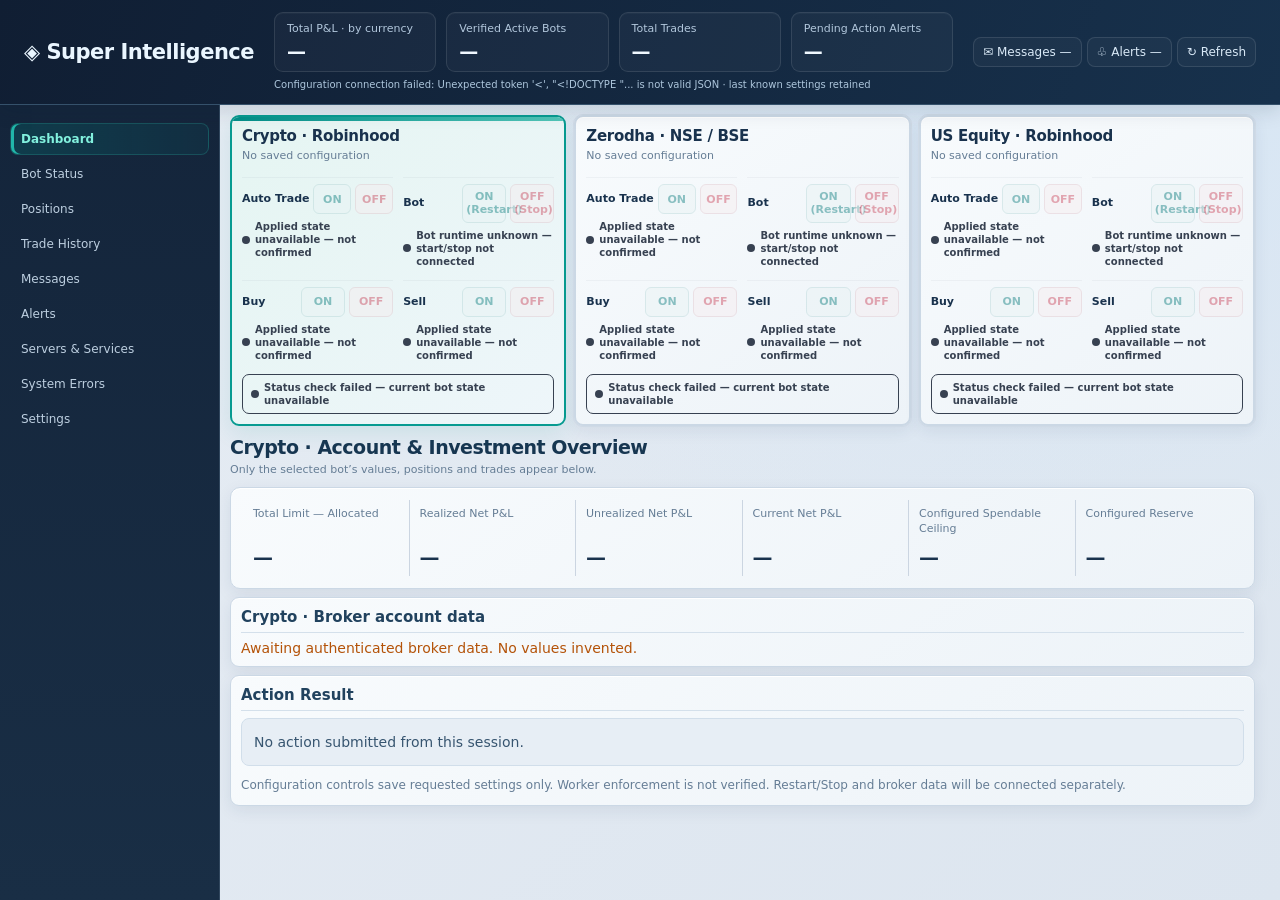
==== opt/super-intelligence-dashboard/index.html @ d35672da "Add files via upload" ====
<!doctype html>
<html lang="en">
<head>
<meta charset="utf-8">
<meta name="viewport" content="width=device-width,initial-scale=1">
<title>Super Intelligence</title>
<style>
:root{--ink:#15345b;--muted:#627b95;--line:#dceaf5;--teal:#079f9a;--red:#df5966}
*{box-sizing:border-box}
body{margin:0;background:#f2f8fd;color:var(--ink);font:14px system-ui,-apple-system,sans-serif}
header{height:68px;background:#fff;border-bottom:1px solid var(--line);display:flex;align-items:center;justify-content:space-between;padding:0 24px;gap:16px}
.brand{font-size:21px;font-weight:750}
.header-actions{display:flex;gap:12px}
button{font:inherit;cursor:pointer}
header button,.nav button{border:0;background:transparent;color:var(--ink);padding:11px;border-radius:8px}
.layout{display:grid;grid-template-columns:220px minmax(0,1fr);min-height:calc(100vh - 68px)}
aside{background:#fff;border-right:1px solid var(--line);padding:18px 10px}
.nav{display:grid;gap:5px}
.nav button{text-align:left}
.nav button.active{background:#dbf5f3;color:#087c7b;font-weight:700}
main{padding:22px;min-width:0}
.summary,.metrics{display:grid;grid-template-columns:repeat(4,minmax(0,1fr));gap:14px}
.box,.bot,.panel{background:#fff;border:1px solid var(--line);border-radius:12px;box-shadow:0 4px 18px #244a7310}
.box{padding:18px}
.label{font-size:12px;color:var(--muted)}
.value{font-size:23px;font-weight:700;margin-top:8px}
.bots{display:grid;grid-template-columns:repeat(3,minmax(0,1fr));gap:16px;margin:18px 0}
.bot{padding:18px;cursor:pointer;border:2px solid transparent;outline:1px solid var(--line)}
.bot.selected{border-color:var(--teal);outline:0;background:#faffff}
.bot h3{margin:0 0 8px;font-size:17px}
.hint{font-size:12px;color:var(--muted);line-height:1.6}
.control{display:grid;grid-template-columns:85px 1fr 1fr;gap:7px;align-items:center;margin-top:10px}
.control button{padding:7px 4px;border-radius:8px;border:1px solid #b9dfdf;background:#fff;color:#087b7b;font-size:12px}
.control button.off{border-color:#efc3c8;color:var(--red)}
.control button.chosen{background:var(--teal);color:white}
.control button.off.chosen{background:var(--red);color:white}
button:disabled{opacity:.45;cursor:not-allowed}
h2{font-size:21px;margin:24px 0 6px}
.panel{padding:18px;margin-top:16px;overflow:auto}
.panel h3{margin:0 0 14px}
table{width:100%;border-collapse:collapse;white-space:nowrap}
th,td{padding:12px;text-align:left;border-bottom:1px solid var(--line);font-size:12px}
th{background:#eef7fd}
.details{display:grid;grid-template-columns:1fr 1fr;gap:24px}
.detail-row{display:flex;justify-content:space-between;padding:9px 0;border-bottom:1px solid var(--line)}
.notice{padding:16px;background:#edf6ff;border-radius:8px;line-height:1.7}
#connection{margin:12px 0;color:var(--muted);font-size:12px}
#action-result{white-space:pre-wrap;overflow-wrap:anywhere}
.page[hidden]{display:none}
:focus-visible{outline:3px solid #65b9f5;outline-offset:3px}
@media(max-width:1100px){.layout{grid-template-columns:175px 1fr}.bots{grid-template-columns:1fr}.summary,.metrics{grid-template-columns:repeat(2,1fr)}}
@media(max-width:600px){.layout{display:block}.nav{display:flex;overflow:auto}.nav button{white-space:nowrap}aside{border-bottom:1px solid var(--line)}header{height:auto;min-height:68px;flex-wrap:wrap;padding:12px}main{padding:12px}.details{grid-template-columns:1fr}}

/* SI_HEADER_SUMMARY_V1 */
header {
    height:auto;
    min-height:88px;
    display:grid;
    grid-template-columns:auto minmax(0,1fr) auto;
    gap:20px;
    padding:12px 24px;
}
.brand { white-space:nowrap; }
.header-summary { min-width:0; }
.header-summary .summary {
    display:grid;
    grid-template-columns:repeat(4,minmax(0,1fr));
    gap:10px;
}
.header-summary .box {
    padding:9px 12px;
    border-radius:9px;
    box-shadow:none;
    background:#f7fbff;
}
.header-summary .label {
    font-size:11px;
    line-height:1.35;
}
.header-summary .value {
    font-size:19px;
    margin-top:3px;
}
.header-summary #connection {
    margin:6px 0 0;
    font-size:10px;
    line-height:1.4;
    overflow-wrap:anywhere;
}
.header-actions {
    align-items:center;
    justify-content:flex-end;
    flex-wrap:wrap;
}
.layout { min-height:calc(100vh - 100px); }
@media(max-width:1200px) {
    header { grid-template-columns:1fr auto; gap:12px; }
    .header-summary { grid-column:1 / -1; grid-row:2; }
}
@media(max-width:600px) {
    header { padding:12px; }
    .brand { font-size:17px; }
    .header-actions { gap:3px; }
    .header-actions button { padding:7px; font-size:12px; }
    .header-summary .summary {
        grid-template-columns:repeat(2,minmax(0,1fr));
    }
}


/* SI_BROKER_THEME_V1_START */
:root {
    --ink:#19324d;
    --muted:#657d95;
    --line:#cfdae6;
    --teal:#008f88;
    --red:#cc4056;
}
body {
    background:
        radial-gradient(ellipse at 85% 5%,#d6e6f5 0,transparent 48%),
        linear-gradient(135deg,#e7edf4,#dce5ef);
    color:var(--ink);
}
header {
    background:linear-gradient(110deg,#101e33,#17314c);
    border-bottom:1px solid #35516b;
    box-shadow:0 4px 20px #0d203528;
}
.brand {
    color:#eaf6ff;
    letter-spacing:-.5px;
}
.header-actions button {
    color:#d9e9f7;
    border:1px solid #ffffff1c;
    background:#ffffff08;
    transition:background .18s ease,transform .18s ease;
}
.header-actions button:hover {
    background:#ffffff18;
    transform:translateY(-1px);
}
.header-summary .box {
    background:#ffffff08;
    border:1px solid #ffffff1b;
    box-shadow:inset 0 1px 0 #ffffff08;
}
.header-summary .label { color:#b2c7dc; }
.header-summary .value {
    color:#f0f8ff;
    font-variant-numeric:tabular-nums;
}
.header-summary #connection { color:#adc6dc; }

aside {
    background:linear-gradient(180deg,#14253b,#192e45);
    border-right:1px solid #31475e;
}
.nav { gap:7px; }
.nav button {
    color:#bdcfe0;
    border:1px solid transparent;
    transition:background .18s ease,color .18s ease;
}
.nav button:hover {
    background:#ffffff0b;
    color:#fff;
}
.nav button.active {
    color:#82f1de;
    background:linear-gradient(90deg,#008f8838,#008f8815);
    border-color:#2ba89d45;
    box-shadow:inset 3px 0 0 #21b7aa;
}
main { padding-top:18px; }
.bots { gap:18px; }

.box,.bot,.panel {
    background:linear-gradient(145deg,#f8fbfd,#edf3f8);
    border-color:#cbd8e5;
    box-shadow:0 5px 16px #1b365514,inset 0 1px 0 #ffffff;
}
.bot {
    position:relative;
    overflow:hidden;
    transition:transform .18s ease,box-shadow .18s ease,border-color .18s ease;
}
.bot:hover {
    transform:translateY(-3px);
    box-shadow:0 10px 24px #1b365523;
}
.bot.selected {
    background:linear-gradient(135deg,#e5f5f2,#eef6fa);
    border-color:#079b91;
    box-shadow:0 7px 22px #008f881c,inset 0 1px 0 #fff;
}
.bot.selected::before {
    content:"";
    position:absolute;
    top:0;left:0;right:0;
    height:4px;
    background:linear-gradient(90deg,#008f88,#52c6b8);
}
.bot h3 { letter-spacing:-.3px; }
.bot .hint { margin-bottom:14px; }
.control {
    border-top:1px solid #19324d0b;
    padding-top:9px;
    margin-top:4px;
}
.control > span { font-size:12px;font-weight:650; }
.control button {
    background:#e9f3f4;
    border-color:#b6d6d7;
    font-weight:650;
    transition:background .15s ease,box-shadow .15s ease,transform .15s ease;
}
.control button.off {
    background:#f7edef;
    border-color:#e2c5cb;
}
.control button.chosen {
    background:linear-gradient(135deg,#009e93,#007f7c);
    border-color:#008c83;
    color:#fff;
    box-shadow:0 3px 8px #008f8824;
}
.control button.off.chosen {
    background:linear-gradient(135deg,#d95567,#bc354e);
    border-color:#bc4053;
}
.control button:not(:disabled):hover {
    transform:translateY(-1px);
    box-shadow:0 4px 10px #19324d22;
}
.control button:not(:disabled):active { transform:translateY(1px); }
button:disabled { opacity:.45; }
.metrics .box {
    border-top:3px solid #91adc6;
}
.metrics .box:first-child { border-top-color:#089b91; }
.value {
    font-variant-numeric:tabular-nums;
    letter-spacing:-.5px;
}
h2 { color:#173651;letter-spacing:-.5px; }
.panel h3 {
    padding-bottom:12px;
    border-bottom:1px solid #d4e0eb;
    color:#21425e;
}
.notice {
    background:linear-gradient(120deg,#e0edf8,#e8f0f7);
    border:1px solid #c9dcec;
    border-left:3px solid #5d94bd;
    color:#456782;
}
th {
    background:#dfeaf4;
    color:#35536d;
    font-size:11px;
    letter-spacing:.25px;
}
td { color:#4c6880; }
tbody tr:hover { background:#dfeef577; }
.detail-row { border-bottom-color:#d7e2eb; }
#action-result {
    padding:12px;
    border:1px solid #d1deea;
    border-radius:8px;
    background:#e7eef5;
    color:#375570;
    line-height:1.6;
}
button:focus-visible,.bot:focus-visible {
    outline:3px solid #3bafc5;
    outline-offset:3px;
}
@media(prefers-reduced-motion:reduce) {
    *,*::before,*::after {
        transition:none!important;
        animation:none!important;
    }
}
/* SI_BROKER_THEME_V1_END */





/* SI_FINANCIAL_SINGLE_ROW_START */
#dashboard-page .details {
    display:flex;
    flex-direction:column;
    gap:14px;
    min-width:0;
}
#dashboard-page .details > div:first-child {
    display:grid;
    grid-template-columns:repeat(7,minmax(155px,1fr));
    gap:0;
    overflow-x:auto;
    padding:4px 0 12px;
}
#dashboard-page .detail-row {
    display:flex;
    flex-direction:column;
    justify-content:space-between;
    align-items:flex-start;
    gap:14px;
    min-width:0;
    padding:10px 16px;
    border-bottom:0;
    border-right:1px solid #cbd8e5;
}
#dashboard-page .detail-row:last-child {
    border-right:0;
}
#dashboard-page .detail-row > span:first-child {
    font-size:12px;
    line-height:1.5;
    color:var(--muted);
}
#dashboard-page .detail-row > span:last-child {
    font-size:21px;
    font-weight:700;
    line-height:1.2;
    color:var(--ink);
    font-variant-numeric:tabular-nums;
    white-space:nowrap;
}
#dashboard-page .details > .notice {
    padding:10px 14px;
    font-size:12px;
    line-height:1.5;
}
/* SI_FINANCIAL_SINGLE_ROW_END */


/* SI_FREEZE_HEADER_SIDEBAR_START */
html {
    height:100%;
    overflow:hidden;
}
body {
    margin:0;
    height:100vh;
    height:100dvh;
    overflow:hidden;
    display:grid;
    grid-template-rows:auto minmax(0,1fr);
}
body > header {
    position:relative;
    z-index:100;
    min-width:0;
}
body > .layout {
    min-height:0;
    min-width:0;
    height:100%;
    overflow:hidden;
}
body > .layout > aside {
    min-height:0;
    min-width:0;
    overflow:auto;
    overscroll-behavior:contain;
}
body > .layout > main {
    min-height:0;
    min-width:0;
    height:100%;
    box-sizing:border-box;
    overflow:auto;
    overscroll-behavior:contain;
    scrollbar-gutter:stable;
}
@media(max-width:600px) {
    body > .layout {
        display:grid;
        grid-template-columns:minmax(0,1fr);
        grid-template-rows:auto minmax(0,1fr);
    }
}
/* SI_FREEZE_HEADER_SIDEBAR_END */


/* SI_COMPACT_DASHBOARD_START */
body > .layout > main {
    padding:12px;
}

#dashboard-page h2 {
    margin:8px 0 4px;
    font-size:20px;
}
#dashboard-page > .hint {
    font-size:11px;
    line-height:1.4;
}

#dashboard-page .metrics {
    gap:8px;
    margin-top:10px !important;
}
#dashboard-page .metrics > .box {
    padding:10px 12px;
    min-height:0;
    border-radius:10px;
}
#dashboard-page .metrics .label {
    font-size:11px;
    line-height:1.35;
}
#dashboard-page .metrics .value {
    margin-top:4px;
    font-size:22px;
    line-height:1.2;
}

#dashboard-page .panel {
    padding:12px;
    margin-top:10px;
    border-radius:10px;
}
#dashboard-page .panel h3 {
    margin:0 0 8px;
    padding-bottom:8px;
    font-size:16px;
}

#dashboard-page .details {
    gap:8px;
}
#dashboard-page .details > div:first-child {
    padding:0 0 4px;
}
#dashboard-page .detail-row {
    padding:6px 10px;
    gap:8px;
    min-height:0;
}
#dashboard-page .detail-row > span:first-child {
    font-size:11px;
    line-height:1.35;
}
#dashboard-page .detail-row > span:last-child {
    font-size:19px;
    line-height:1.2;
}
#dashboard-page .details > .notice {
    padding:7px 10px;
    font-size:11px;
    line-height:1.4;
    margin:0;
}

#bots.bots {
    gap:10px;
    margin:10px 0;
}
#bots .bot {
    padding:12px;
    border-radius:10px;
}
#bots .bot h3 {
    margin:0 0 5px;
    font-size:16px;
}
#bots .bot .hint {
    font-size:11px;
    line-height:1.4;
}
#bots .control {
    margin-top:6px;
    padding-top:6px;
    padding-bottom:0;
    gap:6px;
    grid-template-columns:78px minmax(0,1fr) minmax(0,1fr);
    font-size:12px;
}
#bots .control button {
    padding:6px 4px;
    min-height:30px;
    font-size:11px;
    line-height:1.2;
    border-radius:7px;
}
#bots .bot:hover {
    transform:none;
}

#dashboard-page th,
#dashboard-page td {
    padding:8px 10px;
}
/* SI_COMPACT_DASHBOARD_END */

</style>
<style>

/* SI_SINGLE_ACCOUNT_PANEL_START */
#si-unified-financial {
    padding:10px;
    margin:8px 0;
    min-width:0;
}
#si-unified-financial .si-financial-scroll {
    overflow-x:auto;
    min-width:0;
}
#si-financial-row {
    display:grid !important;
    grid-template-columns:repeat(10,minmax(128px,1fr)) !important;
    min-width:1280px !important;
    gap:0 !important;
}
#si-inline-broker-metrics {
    display:contents !important;
}
#si-inline-broker-metrics > div {
    display:flex;
    flex-direction:column;
    justify-content:space-between;
    align-items:flex-start;
    gap:8px;
    padding:7px 10px;
    min-height:58px;
    min-width:0;
    border:0;
    border-right:1px solid #cbd5e1;
    border-radius:0;
    background:transparent;
}
#si-inline-broker-metrics > div:last-child {
    border-right:0;
}
#si-inline-broker-metrics small {
    display:block;
    margin:0;
    font-size:11px;
    line-height:1.35;
    color:var(--muted);
    font-weight:400;
}
#si-inline-broker-metrics strong {
    display:block;
    margin:0;
    font-size:20px;
    line-height:1.2;
    color:var(--ink);
    white-space:nowrap;
    font-variant-numeric:tabular-nums;
}
#si-unified-financial > #si-live-state {
    margin:8px 0 0;
    padding-top:7px;
    border-top:1px solid #d5dfe9;
    font-size:11px;
    line-height:1.4;
}
#si-unified-financial .notice {
    display:none !important;
}
/* SI_SINGLE_ACCOUNT_PANEL_END */

</style>
</head>
<body>
<header>
<div class="brand">◈ Super Intelligence</div>
<!-- SI_HEADER_SUMMARY_V1 -->
<div class="header-summary">
<div class="summary">
<div class="box"><div class="label">Total P&amp;L · by currency</div><div class="value">—</div></div>
<div class="box"><div class="label">Verified Active Bots</div><div class="value">—</div></div>
<div class="box"><div class="label">Total Trades</div><div class="value">—</div></div>
<div class="box"><div class="label">Pending Action Alerts</div><div class="value">—</div></div>
</div>
<div id="connection" role="status">Loading saved configuration…</div>
</div>
<div class="header-actions">
<button data-page="Messages">✉ Messages —</button>
<button data-page="Alerts">♧ Alerts —</button>
<button id="refresh">↻ Refresh</button>
</div>
</header>
<div class="layout">
<aside><nav class="nav" id="navigation"></nav></aside>
<main>
<section class="page" id="dashboard-page">
<h2 id="overview-title">Crypto · Account &amp; Investment Overview</h2>
<div class="hint">Only the selected bot’s values, positions and trades appear below.</div>
<div class="metrics" style="margin-top:16px">
<div class="box"><div class="label">Total Limit — Allocated</div><div class="value" id="allocation">—</div></div>
<div class="box"><div class="label">Realized P&amp;L</div><div class="value">—</div></div>
<div class="box"><div class="label">Unrealized P&amp;L</div><div class="value">—</div></div>
<div class="box"><div class="label">Current Investment Value</div><div class="value">—</div></div>
</div>
<div class="panel">
<h3>Financial Details</h3>
<div class="details"><div>
<div class="detail-row"><span>Available Limit · verified spendable</span><span>—</span></div>
<div class="detail-row"><span>Invested Limit</span><span>—</span></div>
<div class="detail-row"><span>Realized P&amp;L</span><span>—</span></div>
<div class="detail-row"><span>Unrealized P&amp;L</span><span>—</span></div>
<div class="detail-row"><span>Total Value of Investment — Current Value</span><span>—</span></div>
<div class="detail-row"><span>Configured Spendable Ceiling</span><span id="ceiling">—</span></div>
<div class="detail-row"><span>Configured Reserve</span><span id="reserve">—</span></div>
</div><div class="notice" id="data-note"></div></div>
</div>
</section>

<div class="bots" id="bots"></div>



<section class="page panel" id="positions-page">
<h3 id="positions-title">Crypto · Current Positions</h3>
<table><thead><tr><th>Asset</th><th>Shares / Units</th><th>Buy Price</th><th>Current Price</th><th>Diff Amt / Unit</th><th>Invested Value</th><th>Buy Fee</th><th>Current Value</th></tr></thead>
<tbody><tr><td colspan="8">Position feed not connected to this dashboard. Holdings are unknown, not zero.</td></tr></tbody></table>
</section>

<section class="page panel" id="trades-page">
<h3 id="trades-title">Crypto · Closed Trades &amp; Rebuy Executioner</h3>
<table><thead><tr><th>Timestamp</th><th>Symbol</th><th>Type</th><th>Qty</th><th>Invested</th><th>Sold</th><th>P&amp;L</th><th>Action</th></tr></thead>
<tbody><tr><td colspan="8">Trade history and rebuy execution are not connected to this dashboard.</td></tr></tbody></table>
</section>

<section class="page panel" id="other-page" hidden>
<h3 id="page-title"></h3><p id="page-description"></p>
</section>

<div class="panel">
<h3>Action Result</h3>
<div id="action-result" role="status">No action submitted from this session.</div>
<div class="hint" style="margin-top:10px">Configuration controls save requested settings only. Worker enforcement is not verified. Restart/Stop and broker data will be connected separately.</div>
</div>
</main>
</div>
<script>
'use strict';
const defs=[
 {id:'crypto',name:'Crypto',broker:'Robinhood',currency:'USD'},
 {id:'zerodha',name:'Zerodha',broker:'NSE / BSE',currency:'INR'},
 {id:'equity',name:'US Equity',broker:'Robinhood',currency:'USD'}
];
const pages=['Dashboard','Bot Status','Positions','Trade History','Messages','Alerts','Servers & Services','System Errors','Settings'];
let selected='crypto',page='Dashboard',state=null,busy=false,reading=false;
const el=id=>document.getElementById(id);
const result=text=>{el('action-result').textContent=text};
function money(value,currency){
 if(value===null||value===undefined||value===''||!Number.isFinite(Number(value)))return '—';
 return new Intl.NumberFormat('en-US',{style:'currency',currency}).format(Number(value));
}
function selectBot(id){selected=id;render()}
function showPage(name){page=name;render()}
pages.forEach(name=>{
 const b=document.createElement('button');b.textContent=name;
 b.onclick=()=>showPage(name);b.dataset.page=name;el('navigation').append(b);
});
document.querySelectorAll('header [data-page]').forEach(b=>b.onclick=()=>showPage(b.dataset.page));
function render(){
 const configs=state?.bot_allocations||{};
 el('bots').replaceChildren();
 defs.forEach(d=>{
  const config=configs[d.id];
  const card=document.createElement('article');
  card.className='bot'+(selected===d.id?' selected':'');
  card.tabIndex=0;card.setAttribute('aria-label','Select '+d.name);
  card.onclick=()=>selectBot(d.id);
  card.onkeydown=e=>{if(e.target===card&&(e.key==='Enter'||e.key===' ')){e.preventDefault();selectBot(d.id)}};
  const title=document.createElement('h3');title.textContent=d.name+' · '+d.broker;card.append(title);
  const note=document.createElement('div');note.className='hint';
  note.textContent=config?'Saved settings · runtime unverified':'No saved configuration';
  card.append(note);
  [['Auto Trade','auto_trade'],['Buy','buy'],['Sell','sell'],['Bot','lifecycle']].forEach(([label,key])=>{
   const row=document.createElement('div');row.className='control';
   const text=document.createElement('span');text.textContent=label;row.append(text);
   ['ON','OFF'].forEach(value=>{
    const b=document.createElement('button');
    b.type='button';
    b.textContent=key==='lifecycle'?(value==='ON'?'ON (Restart)':'OFF (Stop)'):value;
    b.className=(value==='OFF'?'off ':'')+(key!=='lifecycle'&&config?.[key]===value?'chosen':'');
    b.disabled=busy||!config||key==='lifecycle';
    b.title=key==='lifecycle'?'Worker action API not connected':'Save requested setting; enforcement unverified';
    if(key!=='lifecycle')b.setAttribute('aria-pressed',String(config?.[key]===value));
    b.onclick=e=>{e.stopPropagation();save(d.id,key,value)};
    row.append(b);
   });card.append(row);
  });el('bots').append(card);
 });
 const d=defs.find(x=>x.id===selected),c=configs[selected];
 el('overview-title').textContent=d.name+' · Account & Investment Overview';
 el('allocation').textContent=money(c?.allocated_capital,d.currency);
 el('ceiling').textContent=money(c?.spendable_ceiling,d.currency);
 el('reserve').textContent=money(c?.reserve_capital,d.currency);
 el('data-note').textContent=c
  ?'Allocation and ceiling are saved configuration, not verified broker funds. Live account valuation, positions, fees and P&L are not connected yet.'
  :'This bot has no saved configuration. No allocation or account values have been invented.';
 el('positions-title').textContent=d.name+' · Current Positions';
 el('trades-title').textContent=d.name+' · Closed Trades & Rebuy Executioner ('+d.broker+')';
 el('dashboard-page').hidden=page!=='Dashboard';
 el('positions-page').hidden=!['Dashboard','Positions'].includes(page);
 el('trades-page').hidden=!['Dashboard','Trade History'].includes(page);
 const other=!['Dashboard','Positions','Trade History'].includes(page);
 el('other-page').hidden=!other;
 el('page-title').textContent=page;
 const descriptions={
  'Bot Status':'Actual worker and broker status API is not connected. Saved ON values are not proof of a running bot.',
  'Messages':'Persistent Messages API is pending. Unread counts are unknown; no simulated messages or blinking counters are displayed.',
  'Alerts':'Persistent Alerts and action-resolution APIs are pending. Pending counts are unknown.',
  'Servers & Services':'Service diagnostics API is pending.',
  'System Errors':'Persistent error feed is pending.',
  'Settings':'Allocation editing is not enabled in this release. Existing saved settings are preserved.'
 };
 el('page-description').textContent=descriptions[page]||'';
 document.querySelectorAll('#navigation button').forEach(b=>b.classList.toggle('active',b.dataset.page===page));
}
async function request(path,options={}){
 const controller=new AbortController(),timer=setTimeout(()=>controller.abort(),15000);
 try{
  const r=await fetch(path,{...options,cache:'no-store',signal:controller.signal});
  const data=await r.json();
  if(!r.ok)throw new Error(data.message||data.code||('HTTP '+r.status));
  return data;
 }finally{clearTimeout(timer)}
}
async function refresh(){
 if(busy||reading)return;
 reading=true;
 try{
  const data=await request('/api/v1/config');
  if(!data||typeof data.bot_allocations!=='object'||!data.bot_allocations)throw new Error('Unexpected configuration response');
  state=data;
  el('connection').textContent='Saved configuration refreshed '+new Date().toLocaleTimeString()+' · broker/runtime feeds not connected';
  render();
 }catch(e){
  el('connection').textContent='Configuration connection failed: '+e.message+' · last known settings retained';
 }finally{reading=false}
}
async function save(bot,key,value){
 if(busy||reading)return;
 const d=defs.find(x=>x.id===bot);
 if(!state?.bot_allocations?.[bot])return;
 if(!confirm('Save '+d.name+' '+key+' = '+value+'?\nThis changes saved settings only. Worker enforcement is not verified.'))return;
 busy=true;render();result('Saving '+d.name+' '+key+' = '+value+'…');
 try{
  const data=await request('/api/v1/config/update',{
   method:'POST',headers:{'Content-Type':'application/json'},
   body:JSON.stringify({bots:[bot],[key]:value})
  });
  if(data.updated_state?.bot_allocations?.[bot]?.[key]!==value)throw new Error('Server did not confirm the requested saved value');
  state=data.updated_state;
  result(d.name+': saved '+key+' = '+value+'.\nNo worker acknowledgment or order submission is established by this response.');
 }catch(e){
  result('Save failed or outcome uncertain: '+e.message+'.\nRefreshing saved state; do not assume the change failed or succeeded.');
 }finally{busy=false;render();await refresh()}
}
el('refresh').onclick=refresh;
render();refresh();setInterval(refresh,10000);
</script>

<!-- SI_TRUTHFUL_STATUS_V1_START -->
<style>
.si-state {
    display:flex;
    align-items:center;
    gap:5px;
    font-size:11px;
    line-height:1.35;
    font-weight:600;
}
.si-state::before {
    content:"";
    flex:0 0 8px;
    width:8px;
    height:8px;
    border-radius:50%;
    background:currentColor;
}
.si-green { color:#15803d; }
.si-red { color:#b91c1c; }
.si-orange { color:#b45309; }
.si-gray { color:#374151; }
#bots .si-bot-state { margin:6px 0; }
#bots .control .si-control-state {
    grid-column:1 / -1;
    margin:0 0 3px;
}

/* SI_UNVERIFIED_BUTTONS_NEUTRAL */
#bots .bot[data-si-unverified="true"] .control button.chosen {
    background:#e2e8f0 !important;
    color:#334155 !important;
    border:1px solid #94a3b8 !important;
    box-shadow:none !important;
}
#bots .bot[data-si-unverified="true"] .control button.chosen::after {
    content:" · saved";
    font-size:10px;
}
#bots .si-bot-state {
    padding:8px 10px;
    border:1px solid currentColor;
    border-radius:7px;
    font-weight:700;
}

</style>
<script>
(() => {
    const statusByBot = {};
    let requestFailed = false;
    let lastChecked = "";
    let busy = false;

    function badge(parent, className) {
        let el = parent.querySelector(":scope > ." + className);
        if (!el) {
            el = document.createElement("div");
            el.className = "si-state " + className;
            el.setAttribute("role", "status");
            parent.appendChild(el);
        }
        return el;
    }

    function setBadge(el, color, text) {
        el.classList.remove(
            "si-green", "si-red", "si-orange", "si-gray"
        );
        el.classList.add("si-" + color);
        el.textContent = text;
        el.title = lastChecked
            ? "Gateway status checked: " + lastChecked
            : "No successful gateway status check yet";
    }

    function value(v) {
        if (v === true || v === "ON") return "ON";
        if (v === false || v === "OFF") return "OFF";
        return null;
    }

    function botId(card) {
        const title = (
            card.querySelector("h3")?.textContent || ""
        ).toLowerCase();
        if (title.includes("crypto")) return "crypto";
        if (title.includes("zerodha")) return "zerodha";
        if (title.includes("equity")) return "equity";
        return null;
    }

    function render() {
        document.querySelectorAll("#bots .bot").forEach(card => {
            const id = botId(card);
            if (!id) return;
            const state = statusByBot[id];
            card.dataset.siUnverified = String(
                requestFailed ||
                state?.automatic_execution_verified !== true ||
                state?.dashboard_execution_integration !== "CONNECTED"
            );
            const header = badge(card, "si-bot-state");
            const unreachable = state &&
                ["UNREACHABLE", "OFFLINE"].includes(
                    state.dashboard_execution_integration
                );

            if (requestFailed) {
                setBadge(header, "gray",
                    "Status check failed — current bot state unavailable");
            } else if (!state) {
                setBadge(header, "orange",
                    "Awaiting gateway status — worker not verified");
            } else if (unreachable) {
                setBadge(header, "gray",
                    "Worker connection unavailable");
            } else if (state.worker_status === "RUNNING_VERIFIED") {
                setBadge(header, "green", "Worker online — verified");
            } else if (state.worker_status === "STOPPED_VERIFIED") {
                setBadge(header, "red", "Worker stopped — verified");
            } else {
                setBadge(header, "orange",
                    "Trading NOT VERIFIED — worker link: " +
                    (state.dashboard_execution_integration ||
                     "connection unknown"));
            }

            card.querySelectorAll(".control").forEach(row => {
                const label = Array.from(row.childNodes)
                    .filter(n => !(
                        n.nodeType === 1 &&
                        (n.matches("button") ||
                         n.classList.contains("si-control-state"))
                    ))
                    .map(n => n.textContent)
                    .join(" ").trim().toLowerCase();

                const key = label.includes("auto") ? "auto_trade" :
                    label.startsWith("buy") ? "buy" :
                    label.startsWith("sell") ? "sell" : null;

                const el = badge(row, "si-control-state");
                if (!key) {
                    setBadge(el, requestFailed ? "gray" : "orange",
                        "Bot runtime unknown — start/stop not connected");
                    return;
                }
                if (requestFailed || unreachable) {
                    setBadge(el, "gray",
                        "Applied state unavailable — not confirmed");
                    return;
                }
                const saved = value(state?.requested?.[key]);
                const applied = value(state?.applied?.[key]);
                const verified =
                    state?.automatic_execution_verified === true &&
                    state?.dashboard_execution_integration === "CONNECTED" &&
                    applied !== null;

                if (verified) {
                    const master = value(state.applied.auto_trade);
                    if (key !== "auto_trade" && master === "OFF") {
                        setBadge(el, "red",
                            "Blocked by Auto Trade OFF — worker confirmed");
                    } else if (key !== "auto_trade" && master !== "ON") {
                        setBadge(el, "orange",
                            "Applied permission " + applied +
                            " — master permission unknown");
                    } else {
                        setBadge(el, applied === "ON" ? "green" : "red",
                            applied + " — worker confirmed");
                    }
                } else if (saved !== null) {
                    setBadge(el, "orange",
                        "Requested " + saved + " — NOT confirmed active");
                } else {
                    setBadge(el, "orange",
                        "Not configured — trading state unknown");
                }
            });
        });
    }

    async function refresh() {
        if (busy) return;
        busy = true;
        try {
            const response = await fetch("/api/v1/status", {
                cache:"no-store",
                signal:AbortSignal.timeout(8000)
            });
            if (!response.ok) throw new Error("Status HTTP error");
            const data = await response.json();
            if (!data.bots || typeof data.bots !== "object")
                throw new Error("Missing bot status");
            for (const key of Object.keys(statusByBot))
                delete statusByBot[key];
            Object.assign(statusByBot, data.bots);
            lastChecked = data.checked_at || new Date().toISOString();
            requestFailed = false;
        } catch (_) {
            requestFailed = true;
        } finally {
            busy = false;
            render();
        }
    }

    function start() {
        const root = document.getElementById("bots");
        if (root) {
            new MutationObserver(records => {
                if (records.some(record =>
                    [...record.addedNodes].some(node =>
                        node.nodeType === 1 &&
                        (node.matches?.(".bot") ||
                         node.querySelector?.(".bot"))
                    )
                )) render();
            }).observe(root, {childList:true, subtree:true});
        }
        render();
        refresh();
        setInterval(refresh, 10000);
        document.addEventListener("click", event => {
            if (event.target.closest("#bots .control button"))
                setTimeout(refresh, 1000);
        });
    }

    if (document.readyState === "loading")
        document.addEventListener("DOMContentLoaded", start);
    else start();
})();
</script>
<!-- SI_TRUTHFUL_STATUS_V1_END -->


<!-- SI_DYNAMIC_FEED_START -->
<style>
#si-live-panel { margin:10px 0; padding:12px; }
#si-live-panel h3 { margin:0 0 8px; }
#si-live-state { font-size:12px; margin-bottom:8px; }
.si-live-grid {
 display:grid;grid-template-columns:repeat(auto-fit,minmax(150px,1fr));
 gap:8px;margin-bottom:12px;
}
.si-live-grid > div {
 padding:8px;border:1px solid #cbd5e1;border-radius:7px;
}
.si-live-grid small { display:block;margin-bottom:4px; }
.si-live-table { overflow:auto;margin:8px 0 14px; }
</style>
<script>
(() => {
 let feed = null, failed = false, loading = false;

 const panel = document.createElement("section");
 panel.id = "si-live-panel";
 panel.className = "panel";
 const bots = document.getElementById("bots");
 if (!bots) return;
 bots.before(panel);

 const text = v => v === null || v === undefined || v === "" ? "—" : String(v);
 const usd = v => {
   if (v === null || v === undefined || v === "" ||
       !Number.isFinite(Number(v))) return "—";
   return new Intl.NumberFormat("en-US",{
     style:"currency",currency:"USD",maximumFractionDigits:4
   }).format(Number(v));
 };
 function add(parent, tag, content) {
   const node = document.createElement(tag);
   node.textContent = content;
   parent.append(node);
   return node;
 }
 function table(title, headers, rows) {
   add(panel,"h4",title);
   const wrap = document.createElement("div");
   wrap.className = "si-live-table";
   const t = document.createElement("table");
   const head = t.createTHead().insertRow();
   headers.forEach(v => add(head,"th",v));
   const body = t.createTBody();
   rows.forEach(values => {
     const r = body.insertRow();
     values.forEach(v => add(r,"td",text(v)));
   });
   if (!rows.length) {
     const cell = body.insertRow().insertCell();
     cell.colSpan = headers.length;
     cell.textContent = "Broker returned no records for this section.";
   }
   wrap.append(t);panel.append(wrap);
 }
 function render() {
   const id = typeof selected !== "undefined" ? selected : "crypto";
   panel.hidden = typeof page !== "undefined" &&
      !["Dashboard","Positions","Trade History"].includes(page);
   const d = feed?.bots?.[id];
   panel.replaceChildren();
   add(panel,"h3",
       (id === "equity" ? "US Equity" :
        id === "crypto" ? "Crypto" : "Zerodha") +
       " · Broker account data");

   if (!d?.portfolio) {
     const n = add(panel,"div",id === "zerodha"
       ? "Zerodha broker collector is not configured. No values invented."
       : "Awaiting authenticated broker data. No values invented.");
     n.style.color = "#b45309";
     return;
   }

   const age = (Date.now() - Date.parse(d.fetched_at)) / 1000;
   const stale = !Number.isFinite(age) || age > 180;
   const healthy = !failed && d.status === "READ_OK" && !stale;
   const info = add(panel,"div",
     (healthy ? "Broker read OK" : "STALE / READ FAILED — last successful data") +
     " · Account " + d.account +
     " · Fetched " + text(d.fetched_at) +
     " · Age " + (Number.isFinite(age) ? Math.max(0,Math.floor(age))+"s" : "unknown") +
     " · Trading-worker control remains separate");
   info.id = "si-live-state";
   info.style.color = healthy ? "#15803d" : "#b45309";
   const unifiedPanel = document.getElementById("si-unified-financial");
   if (unifiedPanel) {
     const previousStatus = unifiedPanel.querySelector("#si-live-state");
     if (previousStatus && previousStatus !== info) previousStatus.remove();
     unifiedPanel.append(info);
   }

   const p = d.portfolio;
   const assetValue = id === "crypto" ? p.crypto_value : p.equity_value;
   const bp = id === "crypto"
     ? p.crypto_buying_power?.buying_power
     : p.buying_power?.buying_power;
   const grid = document.createElement("div");
   grid.className = "si-live-grid";
   [
     ["Whole brokerage account value",p.total_value],
     ["Broker cash",p.cash],
     ["Broker buying power—not bot allocation",bp],
     [id === "crypto" ? "Crypto holdings value" : "Equity holdings value",
      assetValue]
   ].forEach(([label,value]) => {
     const box = document.createElement("div");
     add(box,"small",label);add(box,"strong",usd(value));grid.append(box);
   });
   const summaryRow = document.getElementById("si-financial-row");
   const previousGrid = document.getElementById("si-inline-broker-metrics");
   if (previousGrid) previousGrid.remove();
   grid.id = "si-inline-broker-metrics";
   if (summaryRow) summaryRow.append(grid);
   else panel.append(grid);

   document.querySelectorAll("#dashboard-page .metrics .box").forEach(box=>{
     const label = box.querySelector(".label")?.textContent || "";
     if (/current investment value/i.test(label)) {
       const v = box.querySelector(".value");
       if (v) v.textContent = usd(assetValue);
     }
   });

   const positions = Array.isArray(d.positions) ? d.positions : [];
   table("Broker positions",[
     "Asset","Quantity","Sellable","Average cost / unit",
     "Reported crypto cost basis","Current price"
   ],positions.map(x=>[
     x.symbol || x.currency?.code,
     x.quantity,
     x.quantity_transferable ?? x.shares_available_for_sells,
     x.average_buy_price == null ? "—" : usd(x.average_buy_price),
     Array.isArray(x.cost_bases)
       ? x.cost_bases.map(c => usd(c.direct_cost_basis)).join("; ") : "—",
     "Not fetched"
   ]));

   const orders = Array.isArray(d.orders) ? d.orders : [];
   table("Broker order history — not a realized P&L ledger",[
     "Created","Asset","Side","State","Filled quantity",
     "Average fill price","Reported fee"
   ],orders.map(x=>[
     x.created_at,x.symbol || x.currency_code,x.side,x.state,
     x.cumulative_quantity,
     x.average_price == null ? "—" : usd(x.average_price),
     x.fee != null ? usd(x.fee) :
       typeof x.fees === "string" ? usd(x.fees) : "Unavailable"
   ]));

   add(panel,"small",
     "Broker holdings may include manual or external activity. "+
     "Saved bot allocations are not broker balances. "+
     "Per-position quotes, reconciled P&L and worker controls are not supplied by this feed.");
 }
 async function refresh() {
   if (loading) return;
   loading = true;
   try {
     const r = await fetch("/api/v1/live",{
       cache:"no-store",signal:AbortSignal.timeout(8000)
     });
     if (!r.ok) throw new Error("Feed unavailable");
     const data = await r.json();
     if (!data.bots) throw new Error("Invalid feed");
     feed = data;failed = false;
   } catch (_) { failed = true; }
   finally { loading = false;render(); }
 }
 refresh();
 setInterval(refresh,10000);
 setInterval(render,2000);
})();
</script>
<!-- SI_DYNAMIC_FEED_END -->


<!-- SI_TOP_CONTROLS_COMPACT_V1_START -->
<style>
/* Hide only the obsolete disconnected placeholders.
   The live broker tables inside #si-live-panel stay visible. */
#positions-page,
#trades-page {
    display:none !important;
}

body > .layout > main {
    padding:10px;
    min-width:0;
}

#bots.bots {
    display:grid;
    grid-template-columns:repeat(3,minmax(0,1fr));
    gap:8px;
    margin:0 0 10px;
}
#bots .bot {
    padding:10px;
    min-width:0;
    border-radius:9px;
}
#bots .bot h3 {
    font-size:15px;
    margin:0 0 4px;
}
#bots .bot .hint {
    font-size:11px;
    line-height:1.3;
}
#bots .control {
    grid-template-columns:76px minmax(0,1fr) minmax(0,1fr);
    gap:4px;
    margin-top:5px;
    padding:5px 0 0;
    font-size:12px;
}
#bots .control button {
    min-height:30px;
    padding:5px 4px;
    font-size:12px;
    line-height:1.2;
    border-radius:6px;
}
#bots .si-state {
    font-size:11px;
    line-height:1.3;
}
#bots .control .si-control-state {
    margin:0;
}
#bots .si-bot-state {
    margin:6px 0 0;
    padding:6px 8px;
}

main .panel,
#si-live-panel {
    padding:10px;
    margin:8px 0;
    border-radius:9px;
}
main .panel h3,
#si-live-panel h3 {
    font-size:15px;
    margin:0 0 7px;
    padding-bottom:6px;
}
#si-live-panel h4 {
    font-size:13px;
    margin:8px 0 5px;
}
#si-live-panel .si-live-grid {
    gap:6px;
    margin-bottom:8px;
}
#si-live-panel .si-live-grid > div {
    padding:6px 8px;
}
#si-live-panel .si-live-grid small {
    font-size:11px;
}
#si-live-panel .si-live-grid strong {
    font-size:16px;
}
#si-live-panel .si-live-table {
    max-height:240px;
    max-height:min(240px,30vh);
    overflow:auto;
    margin:5px 0 10px;
}
#si-live-panel th {
    position:sticky;
    top:0;
    z-index:1;
    background:#e2edf7;
}
main th,
main td {
    padding:7px 8px;
    font-size:12px;
}

#dashboard-page h2 {
    font-size:19px;
    margin:6px 0 4px;
}
#dashboard-page .metrics {
    gap:7px;
    margin-top:8px !important;
}
#dashboard-page .metrics .box {
    padding:8px 10px;
    min-height:0;
}
#dashboard-page .metrics .value {
    font-size:21px;
    margin-top:3px;
}
#dashboard-page .details {
    gap:6px;
}
#dashboard-page .detail-row {
    padding:5px 8px;
    gap:6px;
}
#dashboard-page .detail-row > span:last-child {
    font-size:18px;
}
#dashboard-page .details > .notice {
    padding:6px 8px;
    font-size:11px;
    line-height:1.35;
}

.nav {
    gap:3px;
}
.nav button {
    padding:8px 10px;
    font-size:12px;
}
header .header-actions {
    gap:5px;
}
header .header-actions button {
    padding:7px 9px;
    font-size:12px;
}

@media(max-width:900px) {
    #bots.bots {
        grid-template-columns:minmax(0,1fr);
    }
}
</style>

<script>
(() => {
    function arrange() {
        const main = document.querySelector("body > .layout > main");
        const bots = document.getElementById("bots");
        if (!main || !bots) return;

        main.prepend(bots);
    }
    if (document.readyState === "loading") {
        document.addEventListener("DOMContentLoaded", arrange);
    } else {
        arrange();
    }
})();
</script>
<!-- SI_TOP_CONTROLS_COMPACT_V1_END -->


<!-- SI_UNIFIED_FINANCIAL_ROW_START -->
<style>
#si-unified-financial {
    padding:10px;
    margin:8px 0;
    border-radius:9px;
    min-width:0;
}
#si-unified-financial .si-financial-scroll {
    overflow-x:auto;
    min-width:0;
}
#si-financial-row {
    display:grid;
    grid-template-columns:repeat(8,minmax(135px,1fr));
    min-width:1080px;
    gap:0;
}
#si-financial-row > .box,
#si-financial-row > .detail-row {
    display:flex !important;
    flex-direction:column;
    justify-content:space-between;
    align-items:flex-start;
    gap:8px;
    padding:8px 10px !important;
    margin:0 !important;
    min-height:62px;
    min-width:0;
    background:transparent !important;
    border:0 !important;
    border-right:1px solid #cbd5e1 !important;
    border-radius:0 !important;
    box-shadow:none !important;
    outline:0 !important;
}
#si-financial-row > :last-child {
    border-right:0 !important;
}
#si-financial-row .label,
#si-financial-row .detail-row > span:first-child {
    font-size:11px !important;
    line-height:1.35;
    color:var(--muted);
    font-weight:400;
}
#si-financial-row .value,
#si-financial-row .detail-row > span:last-child {
    font-size:20px !important;
    line-height:1.2;
    font-weight:700;
    margin:0 !important;
    white-space:nowrap;
    font-variant-numeric:tabular-nums;
}
#si-unified-financial .notice {
    margin-top:8px;
    padding:6px 8px;
    font-size:11px;
    line-height:1.35;
}
#si-financial-original-panel {
    display:none !important;
}
</style>

<script>
(() => {
    function combine() {
        if (document.getElementById("si-unified-financial")) return;

        const overview = document.getElementById("dashboard-page");
        const metrics = overview?.querySelector(".metrics");
        const details = overview?.querySelector(".details");
        const oldPanel = details?.closest(".panel");

        if (!overview || !metrics || !details || !oldPanel) return;

        const boxes = Array.from(metrics.querySelectorAll(":scope > .box"));
        const rows = Array.from(details.querySelectorAll(".detail-row"));

        const boxFor = pattern => boxes.find(box =>
            pattern.test(box.querySelector(".label")?.textContent || "")
        );
        const rowFor = pattern => rows.find(row =>
            pattern.test(row.querySelector("span")?.textContent || "")
        );

        const ordered = [
            boxFor(/total limit|allocated/i),
            rowFor(/^available limit/i),
            rowFor(/^invested limit/i),
            boxFor(/^realized/i),
            boxFor(/^unrealized/i),
            boxFor(/^current investment value/i),
            rowFor(/^configured spendable ceiling/i),
            rowFor(/^configured reserve/i)
        ];

        if (ordered.some(node => !node) ||
            new Set(ordered).size !== 8) {
            console.warn(
                "Financial consolidation skipped: expected metrics missing."
            );
            return;
        }

        const component = document.createElement("section");
        component.id = "si-unified-financial";
        component.className = "panel";
        component.setAttribute("aria-label", "Account financial summary");

        const scroll = document.createElement("div");
        scroll.className = "si-financial-scroll";

        const row = document.createElement("div");
        row.id = "si-financial-row";

        metrics.before(component);
        ordered.forEach(node => row.append(node));
        scroll.append(row);
        component.append(scroll);

        const notice = details.querySelector(".notice");
        if (notice) component.append(notice);

        metrics.remove();
        oldPanel.id = "si-financial-original-panel";
    }

    if (document.readyState === "loading") {
        document.addEventListener("DOMContentLoaded", combine);
    } else {
        combine();
    }
})();
</script>
<!-- SI_UNIFIED_FINANCIAL_ROW_END -->


<!-- SI_BOT_TWO_ROW_CONTROLS_START -->
<style>
#bots .si-controls-grid {
    display:grid;
    grid-template-columns:repeat(2,minmax(0,1fr));
    gap:6px 10px;
    margin-top:8px;
}
#bots .si-controls-grid > .control {
    display:grid;
    grid-template-columns:minmax(55px,auto) minmax(0,1fr) minmax(0,1fr);
    align-items:center;
    align-content:start;
    gap:4px;
    margin:0;
    padding:6px 0;
    min-width:0;
}
#bots .si-controls-grid > .control > span:first-child {
    font-size:11px;
    line-height:1.25;
}
#bots .si-controls-grid .control button {
    min-height:30px;
    padding:5px 3px;
    font-size:11px;
    line-height:1.2;
    min-width:0;
}
#bots .si-controls-grid .si-control-state {
    grid-column:1 / -1;
    margin:2px 0 0;
    font-size:10px;
    line-height:1.3;
}
#bots .si-bot-state {
    margin-top:6px;
    font-size:10px;
    line-height:1.3;
}
@media(max-width:1200px) and (min-width:901px) {
    #bots.bots {
        grid-template-columns:minmax(0,1fr);
    }
}
</style>

<script>
(() => {
    function arrangeCards() {
        document.querySelectorAll("#bots .bot").forEach(card => {
            if (card.querySelector(":scope > .si-controls-grid")) return;

            const controls = Array.from(
                card.querySelectorAll(":scope > .control")
            );
            if (controls.length !== 4) return;

            function label(row) {
                return (
                    row.querySelector(":scope > span")?.textContent || ""
                ).trim().toLowerCase();
            }

            const auto = controls.find(r => label(r) === "auto trade");
            const bot = controls.find(r => label(r) === "bot");
            const buy = controls.find(r => label(r) === "buy");
            const sell = controls.find(r => label(r) === "sell");

            if (!auto || !bot || !buy || !sell) return;

            const grid = document.createElement("div");
            grid.className = "si-controls-grid";
            auto.before(grid);
            [auto, bot, buy, sell].forEach(row => grid.append(row));
        });
    }

    function start() {
        const root = document.getElementById("bots");
        if (!root) return;

        arrangeCards();

        new MutationObserver(() => arrangeCards()).observe(root, {
            childList:true,
            subtree:true
        });
    }

    if (document.readyState === "loading") {
        document.addEventListener("DOMContentLoaded", start);
    } else {
        start();
    }
})();
</script>
<!-- SI_BOT_TWO_ROW_CONTROLS_END -->


<!-- SI_NET_SUMMARY_LAYOUT_START -->
<style>
#si-financial-row {
    grid-template-columns:repeat(6,minmax(145px,1fr)) !important;
    min-width:870px !important;
}
#si-financial-row > .box,
#si-financial-row > .detail-row {
    min-height:58px;
    padding:7px 10px !important;
}
#si-financial-row .value,
#si-financial-row .detail-row > span:last-child {
    font-size:20px !important;
}
</style>

<script>
(() => {
    function apply() {
        const row = document.getElementById("si-financial-row");
        if (!row || row.dataset.netLayout === "done") return;

        const items = Array.from(row.children);
        const label = node => (
            node.querySelector(".label")?.textContent ||
            node.querySelector("span")?.textContent || ""
        ).trim();

        const find = pattern => items.find(n => pattern.test(label(n)));

        const allocated = find(/total limit|allocated/i);
        const realized = find(/^realized/i);
        const unrealized = find(/^unrealized/i);
        const ceiling = find(/^configured spendable ceiling/i);
        const reserve = find(/^configured reserve/i);

        if (![allocated, realized, unrealized, ceiling, reserve].every(Boolean))
            return;

        function setLabel(node, text) {
            const target = node.querySelector(".label") ||
                           node.querySelector("span");
            if (target) target.textContent = text;
        }

        setLabel(realized, "Realized Net P&L");
        setLabel(unrealized, "Unrealized Net P&L");

        const current = document.createElement("div");
        current.className = "box";

        const heading = document.createElement("div");
        heading.className = "label";
        heading.textContent = "Current Net P&L";

        const value = document.createElement("div");
        value.className = "value";
        value.id = "si-current-net-pnl";
        value.textContent = "—";

        current.append(heading, value);
        current.title =
            "Realized net P&L plus unrealized net P&L. "+
            "Unavailable until both components are verified.";

        const storage = document.createElement("div");
        storage.hidden = true;
        storage.id = "si-retained-financial-elements";

        const keep = new Set([
            allocated, realized, unrealized, ceiling, reserve
        ]);
        items.filter(n => !keep.has(n)).forEach(n => storage.append(n));

        row.replaceChildren(
            allocated, realized, unrealized, current, ceiling, reserve
        );
        row.parentElement.append(storage);
        row.dataset.netLayout = "done";

        const notice = document.querySelector(
            "#si-unified-financial .notice"
        );
        if (notice) {
            notice.textContent =
                "Allocation, ceiling and reserve are saved configuration. "+
                "Broker data refreshes separately. Net P&L is unavailable "+
                "until cost basis, fees and remaining holdings are reconciled.";
        }
    }

    if (document.readyState === "loading")
        document.addEventListener("DOMContentLoaded", apply);
    else apply();
})();
</script>
<!-- SI_NET_SUMMARY_LAYOUT_END -->

</body>
</html>
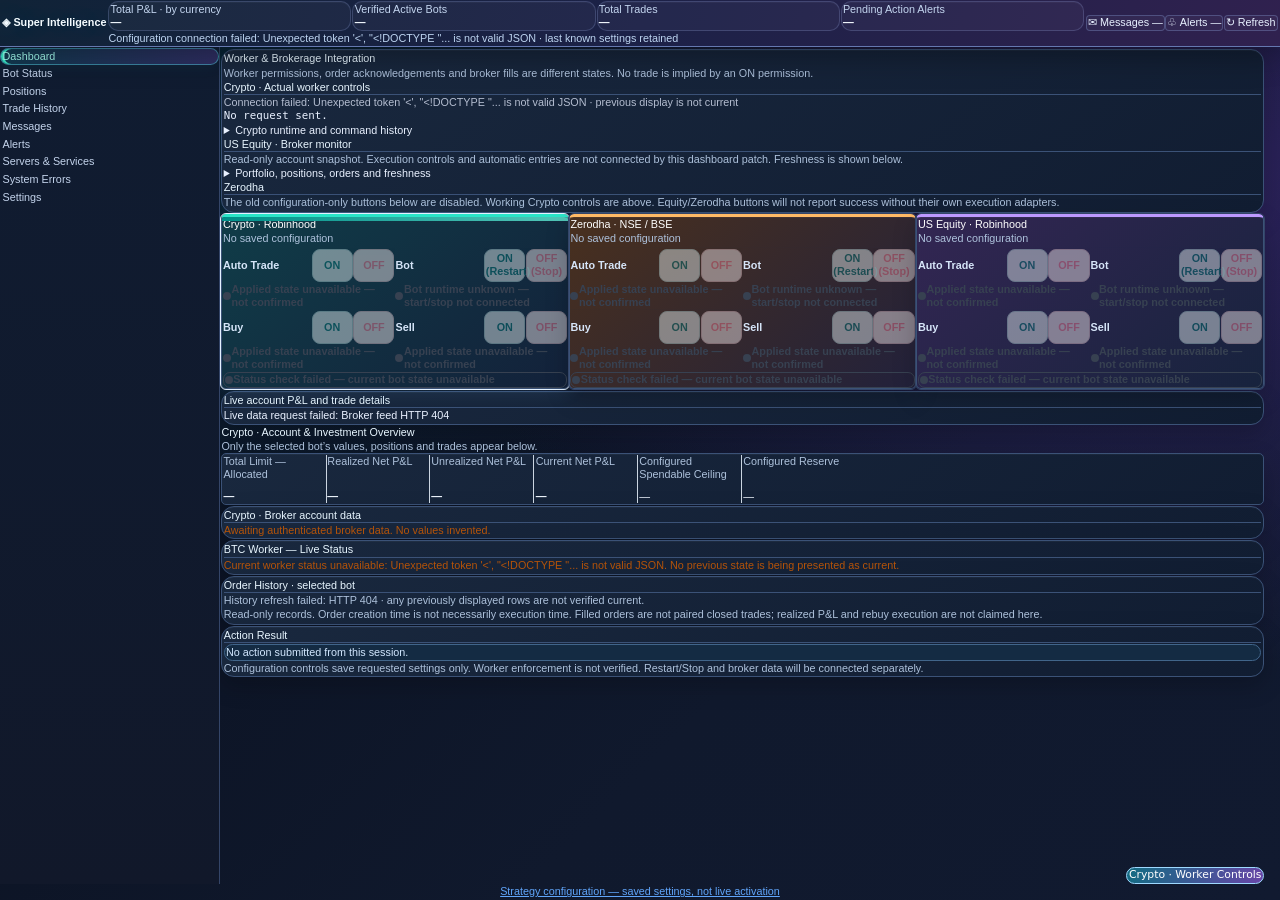
==== commit 97caf3f3: "Add files via upload" ====
--- a/opt/super-intelligence-dashboard/index.html
+++ b/opt/super-intelligence-dashboard/index.html
@@ -567,6 +567,339 @@
 /* SI_SINGLE_ACCOUNT_PANEL_END */
 
 </style>
+
+
+
+
+
+
+
+
+
+
+
+
+
+<!-- SI_UNIFORM_COMPACT_LAYOUT_START -->
+<style>
+/* Same font size for tabs, panel headings, labels and values. */
+body .nav button,
+body header button,
+body main h2,
+body main h3,
+body main h4,
+body main .label,
+body main .value,
+body main .hint,
+body main .control,
+body main .control button,
+body main .detail-row > span,
+body #si-unified-financial .detail-row > span,
+body #si-inline-broker-metrics small,
+body #si-inline-broker-metrics strong,
+body #si-financial-row small,
+body #si-financial-row strong,
+body main th,
+body main td {
+    font-size: 6.5px !important;
+    font-weight: 500 !important;
+    line-height: 1.2 !important;
+    letter-spacing: normal !important;
+}
+
+/* Tighter spaces between boxes and tabs. */
+body main .summary,
+body main .metrics,
+body main .bots,
+body #bots.bots,
+body main .details,
+body main .details > div:first-child,
+body #si-financial-row,
+body .nav,
+body .header-actions {
+    gap: 3px !important;
+}
+
+body .layout > main {
+    padding: 5px !important;
+}
+
+body .layout > aside {
+    padding: 5px 3px !important;
+}
+
+body .nav button,
+body header button {
+    padding: 4px 5px !important;
+    border-radius: 4px !important;
+}
+
+/* Smaller panels and boxes. */
+body main .box,
+body main .bot,
+body main .panel,
+body #bots .bot,
+body #dashboard-page .metrics > .box,
+body #dashboard-page .panel,
+body #si-unified-financial {
+    padding: 5px !important;
+    margin-top: 3px !important;
+    margin-bottom: 3px !important;
+    min-height: 0 !important;
+    border-radius: 5px !important;
+}
+
+body main .detail-row,
+body #dashboard-page .detail-row,
+body #si-inline-broker-metrics > div {
+    padding: 4px 5px !important;
+    gap: 3px !important;
+    min-height: 0 !important;
+    min-width: 0 !important;
+    margin-right: 0 !important;
+}
+
+body #si-financial-row {
+    grid-template-columns: repeat(10, minmax(85px, 1fr)) !important;
+    min-width: 850px !important;
+}
+
+body main .details > div:first-child {
+    padding-bottom: 3px !important;
+}
+
+body main .value,
+body #dashboard-page .metrics .value,
+body #dashboard-page .detail-row > span:last-child,
+body #si-inline-broker-metrics strong {
+    margin-top: 3px !important;
+}
+
+body main h2,
+body main h3,
+body main h4,
+body #dashboard-page h2,
+body #dashboard-page .panel h3 {
+    margin: 3px 0 !important;
+    padding-bottom: 3px !important;
+}
+
+body main .control,
+body #bots .control {
+    gap: 3px !important;
+    margin-top: 3px !important;
+    padding-top: 3px !important;
+    grid-template-columns: 45px minmax(0,1fr) minmax(0,1fr) !important;
+}
+
+body main .control button,
+body #bots .control button {
+    padding: 3px !important;
+    min-height: 16px !important;
+    border-radius: 4px !important;
+}
+
+body main th,
+body main td,
+body #dashboard-page th,
+body #dashboard-page td {
+    padding: 4px 5px !important;
+}
+</style>
+<!-- SI_UNIFORM_COMPACT_LAYOUT_END -->
+
+
+<style id="SI_VIBRANT_PORTAL_V1">
+:root{
+ --ink:#e9f1ff;
+ --muted:#a2b4ce;
+ --line:#344568;
+ --teal:#29e1c5;
+ --red:#ff859c;
+ color-scheme:dark;
+}
+html body{
+ background:
+ radial-gradient(ellipse at 8% 0%,#07516a65,transparent 45%),
+ radial-gradient(ellipse at 95% 20%,#6433ba50,transparent 48%),
+ linear-gradient(135deg,#080e1c,#10192d 65%,#111a30);
+ color:#e9f1ff;
+ font-family:Inter,"Segoe UI",Arial,sans-serif!important;
+}
+html body header{
+ background:linear-gradient(110deg,#102337,#1c2147,#30214f)!important;
+ border-bottom:1px solid #6578b0!important;
+ box-shadow:0 8px 32px #0005;
+}
+html body .brand{
+ color:#f4fbff!important;
+ text-shadow:0 0 24px #57d9ff55;
+ font-size:23px!important;
+ letter-spacing:.2px;
+}
+html body aside{
+ background:linear-gradient(180deg,#101c31,#11182a)!important;
+ border-right:1px solid #344568!important;
+}
+html body .nav button{
+ color:#c3d3eb!important;
+ font-size:13px!important;
+ padding:10px 12px!important;
+ border-radius:9px!important;
+ margin:2px 0;
+}
+html body .nav button.active{
+ background:linear-gradient(100deg,#126d825e,#6550ba5e)!important;
+ color:#a5fff1!important;
+ border:1px solid #56d7e980!important;
+ box-shadow:inset 3px 0 #39e2c2,0 0 16px #29c7e316;
+}
+html body .layout > main{padding:14px!important}
+html body main .box,
+html body main .panel,
+html body main .bot{
+ background:linear-gradient(145deg,#19283e,#111d32)!important;
+ border:1px solid #3b5277!important;
+ box-shadow:0 9px 25px #0003,inset 0 1px #ffffff09!important;
+ border-radius:13px!important;
+ padding:13px!important;
+ margin-top:10px!important;
+ margin-bottom:10px!important;
+}
+html body main .label,
+html body main .hint,
+html body main .detail-row > span:first-child,
+html body #si-inline-broker-metrics small{
+ color:#adc1db!important;
+ font-size:12px!important;
+ line-height:1.5!important;
+}
+html body main h2,
+html body main h3,
+html body main h4{
+ color:#e8f6ff!important;
+ font-size:17px!important;
+ line-height:1.35!important;
+ margin:8px 0!important;
+ letter-spacing:.2px!important;
+ border-color:#3b5277!important;
+}
+html body main .value,
+html body main .detail-row > span:last-child,
+html body #si-inline-broker-metrics strong{
+ color:#f0f6ff!important;
+ font-size:21px!important;
+ line-height:1.3!important;
+ font-weight:700!important;
+ font-variant-numeric:tabular-nums;
+ letter-spacing:.1px!important;
+}
+html body main .summary,
+html body main .metrics,
+html body main .bots{gap:12px!important}
+html body .header-summary .box{
+ background:#ffffff09!important;
+ border:1px solid #9baee73b!important;
+ border-radius:10px!important;
+}
+html body .header-summary .label{color:#c3d5ef!important}
+html body .header-summary .value{
+ color:#f3f9ff!important;
+ font-size:22px!important;
+}
+html body #bots .bot:nth-child(1){
+ border-top:3px solid #2ae4c7!important;
+ background:linear-gradient(140deg,#103c48,#13213a)!important;
+}
+html body #bots .bot:nth-child(2){
+ border-top:3px solid #ffba66!important;
+ background:linear-gradient(140deg,#49301e,#22213b)!important;
+}
+html body #bots .bot:nth-child(3){
+ border-top:3px solid #bd99ff!important;
+ background:linear-gradient(140deg,#332653,#17233d)!important;
+}
+html body #bots .bot.selected{
+ outline:1px solid #e3f1ff!important;
+ box-shadow:0 0 22px #69c5ff24!important;
+}
+html body #bots .bot h3{
+ color:#fff!important;
+ font-size:17px!important;
+}
+html body main .control,
+html body #bots .control{
+ grid-template-columns:88px minmax(0,1fr) minmax(0,1fr)!important;
+ gap:7px!important;
+ padding-top:8px!important;
+}
+html body main .control > span{
+ color:#d6e5f8!important;
+ font-size:12px!important;
+}
+html body main .control button,
+html body #bots .control button{
+ min-height:33px!important;
+ padding:7px!important;
+ font-size:12px!important;
+ font-weight:650!important;
+ border-radius:8px!important;
+}
+html body button:disabled{opacity:.45!important}
+html body button:focus-visible,
+html body a:focus-visible{
+ outline:3px solid #ffe093!important;
+ outline-offset:3px!important;
+}
+html body main th{
+ background:#253c5a!important;
+ color:#cceaff!important;
+ font-size:12px!important;
+ padding:11px!important;
+}
+html body main td{
+ color:#d5e1f2!important;
+ font-size:12px!important;
+ padding:11px!important;
+ border-color:#304561!important;
+}
+html body tbody tr:hover{background:#34577b38!important}
+html body .notice,
+html body #action-result{
+ background:#142b43!important;
+ color:#d3e8ff!important;
+ border:1px solid #41658a!important;
+ border-radius:10px!important;
+ padding:12px!important;
+ font-size:13px!important;
+ line-height:1.6!important;
+}
+html body .detail-row{border-color:#344b6a!important}
+html body #connection{color:#bdd4f0!important}
+html body .si-green{color:#55efa7!important}
+html body .si-red{color:#ff91a4!important}
+html body .si-orange{color:#ffcb78!important}
+html body .si-grey{color:#b4bdd0!important}
+html body .header-actions button{
+ font-size:12px!important;
+ padding:8px 11px!important;
+ color:#e8f1ff!important;
+ border:1px solid #96b8f347!important;
+ background:#ffffff09!important;
+}
+@media(max-width:700px){
+ html body .brand{font-size:19px!important}
+ html body .layout > main{padding:8px!important}
+ html body main .value{font-size:19px!important}
+}
+@media(prefers-reduced-motion:reduce){
+ *,*::before,*::after{
+  animation:none!important;
+  transition:none!important;
+ }
+}
+</style>
+
 </head>
 <body>
 <header>
@@ -1061,7 +1394,212 @@
    }
    wrap.append(t);panel.append(wrap);
  }
- function render() {
+ 
+// SI_BROKER_PNL_V3
+function v3num(v) {
+  if(v===null||v===undefined||v==="") return null;
+  const n=Number(v);
+  return Number.isFinite(n)?n:null;
+}
+
+function v3calc(d,id) {
+  const crypto=id==="crypto",book=new Map(),trades=[],seen=new Set();
+  const orders=[...(d.orders||[])].sort(
+    (a,b)=>Date.parse(a.created_at)-Date.parse(b.created_at)
+  );
+
+  for(const o of orders) {
+    const q=v3num(o.cumulative_quantity);
+    const asset=o.currency_code||o.symbol;
+
+    if(!o.id||seen.has(o.id)||q===null||q<=0||!asset) continue;
+    seen.add(o.id);
+
+    if(!["filled","canceled","cancelled",
+         "partially_filled_rest_cancelled"].includes(o.state)) continue;
+
+    let cash=v3num(o.net_rounded_executed_notional);
+    const fee=v3num(o.fee??(
+      typeof o.fees==="string"?o.fees:null
+    ));
+
+    if(!crypto&&cash===null) {
+      const price=v3num(o.average_price);
+      if(price!==null&&fee!==null)
+        cash=q*price+(o.side==="buy"?fee:-fee);
+    }
+
+    if(!book.has(asset)) book.set(asset,[]);
+    const lots=book.get(asset);
+
+    if(o.side==="buy") {
+      lots.push({q,cash,fee,date:o.created_at});
+      continue;
+    }
+    if(o.side!=="sell") continue;
+
+    let left=q,cost=0,buyFee=0,known=true,feeKnown=true;
+    const dates=[];
+
+    while(left>1e-12&&lots.length) {
+      const lot=lots[0];
+      const take=Math.min(left,lot.q);
+      const fraction=take/lot.q;
+
+      if(lot.cash===null) known=false;
+      else {
+        const used=lot.cash*fraction;
+        cost+=used;
+        lot.cash-=used;
+      }
+
+      if(lot.fee===null) feeKnown=false;
+      else {
+        const used=lot.fee*fraction;
+        buyFee+=used;
+        lot.fee-=used;
+      }
+
+      dates.push(lot.date);
+      lot.q-=take;
+      left-=take;
+      if(lot.q<1e-12) lots.shift();
+    }
+
+    known=known&&left<=1e-12;
+    const net=known&&cash!==null?cash-cost:null;
+
+    trades.push({
+      asset,
+      buy:known?[...new Set(dates)].join(" / "):"Unreconciled",
+      sell:o.created_at,q,
+      cost:known?cost:null,
+      cash,
+      price:v3num(o.average_price),
+      net,
+      buyFee:feeKnown&&left<=1e-12?buyFee:null,
+      sellFee:fee
+    });
+  }
+
+  const quotes=new Map((d.quotes||[]).map(q=>[
+    String(q.symbol).replaceAll("-",""),q
+  ]));
+
+  const positions=(d.positions||[])
+    .filter(p=>v3num(p.quantity)>0)
+    .map(p=>{
+      const asset=p.symbol||p.currency?.code;
+      const q=v3num(p.quantity);
+      const lots=book.get(asset)||[];
+      const matched=
+        Math.abs(lots.reduce((s,l)=>s+l.q,0)-q)<1e-12&&
+        lots.every(l=>l.cash!==null);
+
+      let cost=matched?lots.reduce((s,l)=>s+l.cash,0):null;
+      const source=matched
+        ?"FIFO net acquisition debits"
+        :"Broker basis; acquisition-fee treatment unverified";
+
+      if(cost===null) {
+        const bases=p.cost_bases||[];
+        if(crypto&&bases.length===1&&
+           v3num(bases[0].direct_quantity)===q&&
+           v3num(bases[0].direct_cost_basis)>0) {
+          cost=v3num(bases[0].direct_cost_basis);
+        } else if(!crypto&&v3num(p.average_buy_price)>0) {
+          cost=q*v3num(p.average_buy_price);
+        }
+      }
+
+      const quote=quotes.get(asset+"USD");
+      const age=quote
+        ?(Date.now()-Date.parse(quote.updated_at))/1000
+        :Infinity;
+
+      let price=quote?v3num(quote.mark_price):null;
+
+      if(!(age>=0&&age<=180&&price>0&&
+           v3num(quote.bid_price)>0&&
+           v3num(quote.ask_price)>0&&
+           Number(quote.bid_price)<=Number(quote.ask_price))) {
+        price=null;
+      }
+
+      const value=price===null?null:q*price;
+      const net=matched&&value!==null?value-cost:null;
+
+      return {
+        asset,q,cost,price,value,net,source,
+        date:matched
+          ?[...new Set(lots.map(l=>l.date))].join(" / ")
+          :"Unavailable",
+        quoteAt:quote?.updated_at||"Quote unavailable"
+      };
+    });
+
+  const today=new Intl.DateTimeFormat("en-CA",{
+    timeZone:"America/New_York",
+    year:"numeric",month:"2-digit",day:"2-digit"
+  }).format(new Date());
+
+  const closed=trades.filter(t=>(t.sell||"").slice(0,10)===today);
+
+  const realized=Array.isArray(d.orders)&&
+    closed.every(t=>t.net!==null)
+      ?closed.reduce((s,t)=>s+t.net,0):null;
+
+  const unrealized=Array.isArray(d.positions)&&
+    positions.every(p=>p.net!==null)
+      ?positions.reduce((s,p)=>s+p.net,0):null;
+
+  return {
+    positions,trades,today,realized,unrealized,
+    current:realized!==null&&unrealized!==null
+      ?realized+unrealized:null
+  };
+}
+
+function v3money(value) {
+  if(value===null||value===undefined) return "Unavailable";
+  if(Math.abs(value)<0.0000001) value=0;
+  return new Intl.NumberFormat("en-US",{
+    style:"currency",currency:"USD",
+    minimumFractionDigits:2,maximumFractionDigits:6
+  }).format(value);
+}
+
+function v3percent(net,cost) {
+  return net===null||cost===null||cost<=0
+    ?"Unavailable":(net/cost*100).toFixed(2)+"%";
+}
+
+function v3table(sectionId,title,headers,rows) {
+  const section=document.getElementById(sectionId);
+
+  if(!section) {
+    table(title,headers,rows);
+    return;
+  }
+
+  section.querySelectorAll(
+    ":scope > table, :scope > .si-v3-table"
+  ).forEach(node=>node.remove());
+
+  table(title,headers,rows);
+
+  const wrap=panel.lastElementChild;
+  const heading=wrap.previousElementSibling;
+  if(heading?.tagName==="H4") heading.remove();
+
+  wrap.classList.add("si-v3-table");
+  section.append(wrap);
+
+  const titleNode=section.querySelector("h3");
+  if(titleNode) titleNode.textContent=title;
+}
+
+function render() {
    const id = typeof selected !== "undefined" ? selected : "crypto";
    panel.hidden = typeof page !== "undefined" &&
       !["Dashboard","Positions","Trade History"].includes(page);
@@ -1130,36 +1668,102 @@
      }
    });
 
-   const positions = Array.isArray(d.positions) ? d.positions : [];
-   table("Broker positions",[
-     "Asset","Quantity","Sellable","Average cost / unit",
-     "Reported crypto cost basis","Current price"
-   ],positions.map(x=>[
-     x.symbol || x.currency?.code,
-     x.quantity,
-     x.quantity_transferable ?? x.shares_available_for_sells,
-     x.average_buy_price == null ? "—" : usd(x.average_buy_price),
-     Array.isArray(x.cost_bases)
-       ? x.cost_bases.map(c => usd(c.direct_cost_basis)).join("; ") : "—",
-     "Not fetched"
+
+   const model=v3calc(d,id);
+   const title=id==="crypto"?"Crypto":"US Equity";
+
+   document.querySelectorAll(
+     "#dashboard-page .metrics .box"
+   ).forEach(box=>{
+     const label=box.querySelector(".label");
+     const value=box.querySelector(".value");
+     if(!label||!value) return;
+
+     const name=label.textContent.toLowerCase();
+     let number;
+     if(name.includes("unrealized")) {
+       number=model.unrealized;
+     } else if(name.includes("realized")) {
+       number=model.realized;
+     } else if(/current.*(?:p&l|pnl)/i.test(name)) {
+       number=model.current;
+     } else return;
+
+     value.textContent=v3money(number)+(healthy?"":" · stale");
+     value.title="Account asset-class calculation; not bot-attributed.";
+   });
+
+   document.querySelectorAll(
+     "#dashboard-page .detail-row, #si-unified-financial .detail-row"
+   ).forEach(row=>{
+     const cells=row.querySelectorAll("span");
+     if(cells.length!==2) return;
+     const name=cells[0].textContent.toLowerCase();
+     if(name.includes("unrealized"))
+       cells[1].textContent=v3money(model.unrealized);
+     else if(name.includes("realized"))
+       cells[1].textContent=v3money(model.realized);
+     else if(/current.*(?:p&l|pnl)/i.test(name))
+       cells[1].textContent=v3money(model.current);
+   });
+
+   v3table("positions-page",title+" · Existing Positions",[
+     "Asset","Buy Date","Quantity",
+     "Actual Price / Unit","Current Price / Unit",
+     "Unrealized P&L / Unit","Unrealized P&L %",
+     "Total Actual Cost","Total Current Value",
+     "Total Unrealized P&L","Quote Timestamp","Basis"
+   ],model.positions.map(p=>[
+     p.asset,p.date,p.q,
+     v3money(p.cost===null?null:p.cost/p.q),
+     v3money(p.price),
+     v3money(p.net===null?null:p.net/p.q),
+     v3percent(p.net,p.cost),
+     v3money(p.cost),v3money(p.value),v3money(p.net),
+     p.quoteAt,p.source
    ]));
 
-   const orders = Array.isArray(d.orders) ? d.orders : [];
-   table("Broker order history — not a realized P&L ledger",[
+   v3table("trades-page",title+" · Completed Trades — FIFO",[
+     "Asset","Buy Date","Sell Date","Matched Quantity",
+     "Actual Price / Unit","Sold Price / Unit",
+     "Net P&L / Unit","Net P&L %",
+     "Total Actual Cost","Total Sold Value","Total Net P&L",
+     "Buy Fee — included","Sell Fee — included"
+   ],[...model.trades].reverse().map(t=>[
+     t.asset,t.buy,t.sell,t.q,
+     v3money(t.cost===null?null:t.cost/t.q),
+     v3money(t.price),
+     v3money(t.net===null?null:t.net/t.q),
+     v3percent(t.net,t.cost),
+     v3money(t.cost),v3money(t.cash),v3money(t.net),
+     v3money(t.buyFee),v3money(t.sellFee)
+   ]));
+
+   const orders=Array.isArray(d.orders)?d.orders:[];
+   table("Raw broker order history — separate from matched trades",[
      "Created","Asset","Side","State","Filled quantity",
-     "Average fill price","Reported fee"
+     "Average fill price","Actual Net Debit / Credit","Reported fee"
    ],orders.map(x=>[
-     x.created_at,x.symbol || x.currency_code,x.side,x.state,
-     x.cumulative_quantity,
-     x.average_price == null ? "—" : usd(x.average_price),
-     x.fee != null ? usd(x.fee) :
-       typeof x.fees === "string" ? usd(x.fees) : "Unavailable"
+     x.created_at,x.symbol||x.currency_code,x.side,x.state,
+     x.cumulative_quantity,usd(x.average_price),
+     usd(x.net_rounded_executed_notional),
+     x.fee!=null?usd(x.fee):
+       typeof x.fees==="string"?usd(x.fees):"Unavailable"
    ]));
 
    add(panel,"small",
-     "Broker holdings may include manual or external activity. "+
-     "Saved bot allocations are not broker balances. "+
-     "Per-position quotes, reconciled P&L and worker controls are not supplied by this feed.");
+     "Scope: selected asset class in this brokerage account, including "+
+     "manual activity—not exclusively the bot. Realized summary: sales on "+
+     model.today+" (US Eastern). Matching is a FIFO reconstruction, "+
+     "not broker-confirmed tax-lot accounting. Acquisition cost and sold "+
+     "total use net cash debits/credits; listed fees are not charged again. "+
+     "Open P&L is mark value minus net acquisition cost, before future "+
+     "selling fees. Current P&L combines today's realized result with "+
+     "all open-position P&L; it is not daily account return. "+
+     "Missing quotes or unmatched costs remain unavailable. "+
+     (d.quote_error?"Quote collection error: "+d.quote_error:"")
+   );
+
  }
  async function refresh() {
    if (loading) return;
@@ -1701,5 +2305,1039 @@
 </script>
 <!-- SI_NET_SUMMARY_LAYOUT_END -->
 
+
+<!-- SI_CRYPTO_WORKER_VIEW_V1 -->
+<script>
+(() => {
+  const main=document.querySelector("body > .layout > main");
+  if(!main)return;
+  const panel=document.createElement("section");
+  panel.className="panel";
+  panel.id="si-crypto-worker-view";
+  const cards=document.getElementById("bots");
+  if(cards)cards.after(panel);else main.prepend(panel);
+
+  let data=null,error="",busy=false;
+
+  function add(parent,tag,text){
+    const n=document.createElement(tag);
+    n.textContent=text;
+    parent.append(n);
+    return n;
+  }
+  function show(v){
+    return v===null||v===undefined?"Unknown":String(v);
+  }
+  function paint(){
+    const current=typeof page==="string"?page:"Dashboard";
+    panel.hidden=!["Dashboard","Bot Status"].includes(current);
+    panel.replaceChildren();
+    add(panel,"h3","BTC Worker — Live Status");
+
+    if(error||!data){
+      const n=add(panel,"p",error||"Loading worker state…");
+      n.style.color="#b45309";
+      return;
+    }
+
+    const state=data.display_state;
+    const active=data.process==="active"&&data.heartbeat_fresh;
+    const processing=active&&state==="PROCESSING"&&
+      data.applied_entries_enabled===true&&
+      typeof data.status.score==="number";
+
+    const banner=add(panel,"p",state.replaceAll("_"," "));
+    banner.style.color=processing?"#15803d":
+      state==="ENTRIES_PAUSED"?"#b91c1c":"#b45309";
+    banner.style.fontWeight="700";
+
+    const table=document.createElement("table");
+    const body=table.createTBody();
+    const s=data.status;
+    const rows=[
+      ["Account / instrument",data.account+" / "+data.symbol],
+      ["Worker process",data.process],
+      ["Heartbeat age",show(data.heartbeat_age_seconds)+" seconds"],
+      ["Applied new-entry permission",
+        data.applied_entries_enabled===true?"ON":
+        data.applied_entries_enabled===false?"OFF":"UNKNOWN"],
+      ["Last completed cycle",s.last_cycle_completed],
+      ["Samples / score",show(s.sample_count)+" / "+show(s.score)],
+      ["Factors",JSON.stringify(s.factors||{})],
+      ["Last decision",s.decision],
+      ["Blocking reason",s.reason||"None reported"],
+      ["Managed quantity",s.managed_quantity],
+      ["Pricing source",s.quote_source],
+      ["Source timestamp",s.source_quote_timestamp],
+      ["Capital / entry budget",
+        "$"+show(data.configuration.capital_usd)+" / $"+
+        show(data.configuration.entry_budget_usd)],
+      ["Trading execution",
+        "Installed path; this status endpoint does not verify fills"]
+    ];
+    for(const [label,value] of rows){
+      const row=body.insertRow();
+      add(row,"th",label);add(row,"td",show(value));
+    }
+    panel.append(table);
+
+    add(panel,"h4","Recent worker events");
+    const history=add(panel,"pre",data.recent_events.map(e=>
+      e.at+" "+e.kind+" "+JSON.stringify(e.data)
+    ).join("\n"));
+    history.style.whiteSpace="pre-wrap";
+    history.style.overflowWrap="anywhere";
+    history.style.maxHeight="220px";
+    history.style.overflow="auto";
+
+    add(panel,"p",
+      "Read-only worker evidence. Existing dashboard buttons are not "+
+      "connected to this worker yet. Use the authorized CLI for commands.");
+  }
+
+  async function refresh(){
+    if(busy)return;
+    busy=true;
+    try{
+      const r=await fetch("/api/v1/workers/crypto",{
+        cache:"no-store",signal:AbortSignal.timeout(8000)
+      });
+      const body=await r.json();
+      if(!r.ok)throw new Error(body.message||body.error||("HTTP "+r.status));
+      data=body;error="";
+    }catch(e){
+      error="Current worker status unavailable: "+e.message+
+        ". No previous state is being presented as current.";
+    }finally{busy=false;paint();}
+  }
+
+  document.addEventListener("click",()=>setTimeout(paint,0));
+  refresh();
+  setInterval(refresh,10000);
+})();
+</script>
+
+
+<!-- SI_POSITION_TRADE_AMOUNTS_V1 -->
+<style>
+#si-amounts-view { margin:18px 0; padding:18px; }
+#si-amounts-view .si-scroll { overflow-x:auto; margin:12px 0 22px; }
+#si-amounts-view table { width:100%; border-collapse:collapse; }
+#si-amounts-view th,#si-amounts-view td {
+  padding:9px; text-align:right; white-space:nowrap;
+  border-bottom:1px solid #cbd5e1;
+}
+#si-amounts-view th:first-child,#si-amounts-view td:first-child {
+  text-align:left;
+}
+#si-amounts-view .si-note { font-size:13px; line-height:1.5; }
+#si-amounts-view .si-loss { color:#dc2626; }
+#si-amounts-view .si-gain { color:#16a34a; }
+#si-amounts-view label { display:inline-block; margin:8px 18px 8px 0; }
+</style>
+
+
+
+
+
+
+<!-- SI_UNIFORM_9PX_COMPACT_START -->
+<style>
+:is(#siFontA#siFontB#siFontC#siFontD, body),
+:is(#siFontA#siFontB#siFontC#siFontD, body) * {
+    font-size: 10.8px !important;
+    line-height: 1.2 !important;
+    letter-spacing: normal !important;
+}
+
+body > header {
+    height: auto !important;
+    min-height: 0 !important;
+}
+
+body .box,
+body .bot,
+body .control button,
+body .nav button,
+body #si-inline-broker-metrics > div {
+    min-height: 0 !important;
+}
+</style>
+
+<script>
+(() => {
+    const processed = new WeakSet();
+    const skipped = new Set([
+        "SCRIPT", "STYLE", "LINK", "META", "NOSCRIPT",
+        "SVG", "PATH"
+    ]);
+
+    const spacing = [
+        "padding-top", "padding-right",
+        "padding-bottom", "padding-left",
+        "margin-top", "margin-right",
+        "margin-bottom", "margin-left",
+        "row-gap", "column-gap"
+    ];
+
+    function compact(element) {
+        if (!(element instanceof HTMLElement)) return;
+        if (skipped.has(element.tagName)) return;
+
+        element.style.setProperty("font-size", "10.8px", "important");
+        element.style.setProperty("line-height", "1.2", "important");
+        element.style.setProperty("letter-spacing", "normal", "important");
+
+        if (processed.has(element)) return;
+        processed.add(element);
+
+        const computed = getComputedStyle(element);
+        const original = spacing.map(property => [
+            property, computed.getPropertyValue(property).trim()
+        ]);
+
+        for (const [property, value] of original) {
+            if (/^-?(?:\d+|\d*\.\d+)px$/.test(value)) {
+                const smaller = Number.parseFloat(value) * 0.1;
+                element.style.setProperty(
+                    property,
+                    smaller.toFixed(3) + "px",
+                    "important"
+                );
+            }
+        }
+    }
+
+    function apply(root) {
+        compact(root);
+        root.querySelectorAll("*").forEach(compact);
+    }
+
+    apply(document.body);
+
+    const pending = new Set();
+    let scheduled = false;
+
+    new MutationObserver(records => {
+        for (const record of records) {
+            for (const node of record.addedNodes) {
+                if (node instanceof HTMLElement) pending.add(node);
+            }
+        }
+
+        if (!pending.size || scheduled) return;
+        scheduled = true;
+
+        requestAnimationFrame(() => {
+            scheduled = false;
+            const roots = [...pending];
+            pending.clear();
+            roots.forEach(root => {
+                if (root.isConnected) apply(root);
+            });
+        });
+    }).observe(document.body, {
+        childList: true,
+        subtree: true
+    });
+})();
+</script>
+<!-- SI_UNIFORM_9PX_COMPACT_END -->
+
+<!-- SI_PNL_RECOVERY_START -->
+
+<script>
+(() => {
+"use strict";
+
+function v3num(v) {
+  if(v===null||v===undefined||v==="") return null;
+  const n=Number(v);
+  return Number.isFinite(n)?n:null;
+}
+
+function v3calc(d,id) {
+  const crypto=id==="crypto",book=new Map(),trades=[],seen=new Set();
+  const orders=[...(d.orders||[])].sort(
+    (a,b)=>Date.parse(a.created_at)-Date.parse(b.created_at)
+  );
+
+  for(const o of orders) {
+    const q=v3num(o.cumulative_quantity);
+    const asset=o.currency_code||o.symbol;
+
+    if(!o.id||seen.has(o.id)||q===null||q<=0||!asset) continue;
+    seen.add(o.id);
+
+    if(!["filled","canceled","cancelled",
+         "partially_filled_rest_cancelled"].includes(o.state)) continue;
+
+    let cash=v3num(o.net_rounded_executed_notional);
+    const fee=v3num(o.fee??(
+      typeof o.fees==="string"?o.fees:null
+    ));
+
+    if(!crypto&&cash===null) {
+      const price=v3num(o.average_price);
+      if(price!==null&&fee!==null)
+        cash=q*price+(o.side==="buy"?fee:-fee);
+    }
+
+    if(!book.has(asset)) book.set(asset,[]);
+    const lots=book.get(asset);
+
+    if(o.side==="buy") {
+      lots.push({q,cash,fee,date:o.created_at});
+      continue;
+    }
+    if(o.side!=="sell") continue;
+
+    let left=q,cost=0,buyFee=0,known=true,feeKnown=true;
+    const dates=[];
+
+    while(left>1e-12&&lots.length) {
+      const lot=lots[0];
+      const take=Math.min(left,lot.q);
+      const fraction=take/lot.q;
+
+      if(lot.cash===null) known=false;
+      else {
+        const used=lot.cash*fraction;
+        cost+=used;
+        lot.cash-=used;
+      }
+
+      if(lot.fee===null) feeKnown=false;
+      else {
+        const used=lot.fee*fraction;
+        buyFee+=used;
+        lot.fee-=used;
+      }
+
+      dates.push(lot.date);
+      lot.q-=take;
+      left-=take;
+      if(lot.q<1e-12) lots.shift();
+    }
+
+    known=known&&left<=1e-12;
+    const net=known&&cash!==null?cash-cost:null;
+
+    trades.push({
+      asset,
+      buy:known?[...new Set(dates)].join(" / "):"Unreconciled",
+      sell:o.created_at,q,
+      cost:known?cost:null,
+      cash,
+      price:v3num(o.average_price),
+      net,
+      buyFee:feeKnown&&left<=1e-12?buyFee:null,
+      sellFee:fee
+    });
+  }
+
+  const quotes=new Map((d.quotes||[]).map(q=>[
+    String(q.symbol).replaceAll("-",""),q
+  ]));
+
+  const positions=(d.positions||[])
+    .filter(p=>v3num(p.quantity)>0)
+    .map(p=>{
+      const asset=p.symbol||p.currency?.code;
+      const q=v3num(p.quantity);
+      const lots=book.get(asset)||[];
+      const matched=
+        Math.abs(lots.reduce((s,l)=>s+l.q,0)-q)<1e-12&&
+        lots.every(l=>l.cash!==null);
+
+      let cost=matched?lots.reduce((s,l)=>s+l.cash,0):null;
+      const source=matched
+        ?"FIFO net acquisition debits"
+        :"Broker basis; acquisition-fee treatment unverified";
+
+      if(cost===null) {
+        const bases=p.cost_bases||[];
+        if(crypto&&bases.length===1&&
+           v3num(bases[0].direct_quantity)===q&&
+           v3num(bases[0].direct_cost_basis)>0) {
+          cost=v3num(bases[0].direct_cost_basis);
+        } else if(!crypto&&v3num(p.average_buy_price)>0) {
+          cost=q*v3num(p.average_buy_price);
+        }
+      }
+
+      const quote=quotes.get(asset+"USD");
+      const age=quote
+        ?(Date.now()-Date.parse(quote.updated_at))/1000
+        :Infinity;
+
+      let price=quote?v3num(quote.mark_price):null;
+
+      if(!(age>=0&&age<=180&&price>0&&
+           v3num(quote.bid_price)>0&&
+           v3num(quote.ask_price)>0&&
+           Number(quote.bid_price)<=Number(quote.ask_price))) {
+        price=null;
+      }
+
+      const value=price===null?null:q*price;
+      const net=matched&&value!==null?value-cost:null;
+
+      return {
+        asset,q,cost,price,value,net,source,
+        date:matched
+          ?[...new Set(lots.map(l=>l.date))].join(" / ")
+          :"Unavailable",
+        quoteAt:quote?.updated_at||"Quote unavailable"
+      };
+    });
+
+  const today=new Intl.DateTimeFormat("en-CA",{
+    timeZone:"America/New_York",
+    year:"numeric",month:"2-digit",day:"2-digit"
+  }).format(new Date());
+
+  const closed=trades.filter(t=>(t.sell||"").slice(0,10)===today);
+
+  const realized=Array.isArray(d.orders)&&
+    closed.every(t=>t.net!==null)
+      ?closed.reduce((s,t)=>s+t.net,0):null;
+
+  const unrealized=Array.isArray(d.positions)&&
+    positions.every(p=>p.net!==null)
+      ?positions.reduce((s,p)=>s+p.net,0):null;
+
+  return {
+    positions,trades,today,realized,unrealized,
+    current:realized!==null&&unrealized!==null
+      ?realized+unrealized:null
+  };
+}
+
+
+
+const ID="si-pnl-recovery";
+let snapshot=null;
+let requestError="";
+let loading=false;
+let lastSignature="";
+
+const usd=(v,perUnit=false)=>{
+  if(v===null||v===undefined||!Number.isFinite(Number(v)))
+    return "Unavailable";
+  const n=Math.abs(Number(v))<0.0000001?0:Number(v);
+  return new Intl.NumberFormat("en-US",{
+    style:"currency",currency:"USD",
+    minimumFractionDigits:2,
+    maximumFractionDigits:perUnit?6:2
+  }).format(n);
+};
+
+const percentage=(net,cost)=>
+  net===null||cost===null||cost<=0
+    ?"Unavailable":(net/cost*100).toFixed(2)+"%";
+
+function add(parent,tag,text) {
+  const e=document.createElement(tag);
+  if(text!==undefined) e.textContent=text;
+  parent.append(e);
+  return e;
+}
+
+function rootPanel() {
+  let root=document.getElementById(ID);
+  if(!root) {
+    const main=document.querySelector("body > .layout > main");
+    if(!main) throw Error("Dashboard main container not found");
+    root=document.createElement("section");
+    root.id=ID;
+    root.className="panel";
+    const botBoxes=document.getElementById("bots");
+    if(botBoxes) botBoxes.after(root);
+    else main.append(root);
+    lastSignature="";
+  }
+  return root;
+}
+
+function makeTable(parent,title,headers,rows) {
+  add(parent,"h3",title);
+  const wrap=add(parent,"div");
+  wrap.style.overflowX="auto";
+  const table=add(wrap,"table");
+  const head=add(add(table,"thead"),"tr");
+  headers.forEach(h=>add(head,"th",h));
+  const body=add(table,"tbody");
+
+  if(!rows.length) {
+    const cell=add(add(body,"tr"),"td","No records in this snapshot.");
+    cell.colSpan=headers.length;
+  }
+
+  rows.forEach(values=>{
+    const row=add(body,"tr");
+    values.forEach(value=>{
+      const cell=add(row,"td",value??"Unavailable");
+      if(String(value).startsWith("-$"))
+        cell.style.color="#b91c1c";
+    });
+  });
+}
+
+function updateExisting(model,stale) {
+  document.querySelectorAll(
+    "main .box, main .detail-row, #si-financial-row > div"
+  ).forEach(box=>{
+    if(box.closest("#"+ID)) return;
+
+    const label=box.querySelector(".label, small, span");
+    if(!label) return;
+
+    const name=label.textContent.toLowerCase();
+    let amount;
+
+    if(name.includes("unrealized")) amount=model.unrealized;
+    else if(name.includes("realized")) amount=model.realized;
+    else if(/current.*(?:p&l|pnl)/i.test(name))
+      amount=model.current;
+    else return;
+
+    const value=box.querySelector(".value, strong")||
+      label.nextElementSibling;
+
+    if(value&&value!==label)
+      value.textContent=usd(amount)+(stale?" · stale":"");
+  });
+}
+
+function paint() {
+  const root=rootPanel();
+  const id=typeof selected==="string"?selected:"crypto";
+  const currentPage=typeof page==="string"?page:"Dashboard";
+
+  root.hidden=
+    !["crypto","equity"].includes(id)||
+    !["Dashboard","Positions","Trade History"].includes(currentPage);
+
+  if(root.hidden) return;
+
+  const d=snapshot?.bots?.[id];
+
+  if(!d||requestError) {
+    root.replaceChildren();
+    add(root,"h3","Live account P&L and trade details");
+    add(root,"p",requestError||"Waiting for broker snapshot.");
+    lastSignature="";
+    return;
+  }
+
+  const model=v3calc(d,id);
+  const age=(Date.now()-Date.parse(d.fetched_at))/1000;
+  const stale=d.status!=="READ_OK"||
+    !Number.isFinite(age)||age<0||age>180;
+
+  updateExisting(model,stale);
+
+  const signature=JSON.stringify([
+    id,model,d.fetched_at,stale,d.quote_error
+  ]);
+
+  if(signature===lastSignature&&root.childElementCount) return;
+  lastSignature=signature;
+  root.replaceChildren();
+
+  add(root,"h3",
+    (id==="crypto"?"Crypto":"US Equity")+
+    " · Live account P&L and trade details"
+  );
+
+  const status=add(root,"p",
+    (stale?"STALE / READ FAILED":"Broker snapshot available")+
+    " · "+d.fetched_at
+  );
+  status.style.color=stale?"#b45309":"#15803d";
+
+  const cards=add(root,"div");
+  cards.style.display="flex";
+  cards.style.flexWrap="wrap";
+  cards.style.gap="3px";
+
+  [
+    ["Realized Net P&L",model.realized],
+    ["Unrealized Net P&L",model.unrealized],
+    ["Current Net P&L",model.current]
+  ].forEach(([label,value])=>{
+    const box=add(cards,"div");
+    box.className="box";
+    add(box,"div",label);
+    add(box,"strong",usd(value));
+  });
+
+  add(root,"p",
+    "Scope: this account's selected asset class, including manual activity. "+
+    "Realized summary covers sales on "+model.today+
+    " (US Eastern). Trade matching is reconstructed FIFO, not "+
+    "broker-confirmed tax-lot reconciliation. Open P&L is mark value "+
+    "minus known net acquisition cost, before future selling fees. "+
+    "Current P&L combines today's realized result with all open-position "+
+    "P&L; it is not daily account return."
+  );
+
+  makeTable(root,"Existing Positions",[
+    "Asset","Buy Date","Quantity",
+    "Actual Price / Unit","Current Price / Unit",
+    "Net P&L / Unit","Net P&L %",
+    "Total Actual Cost","Total Current Value","Total Net P&L",
+    "Quote Timestamp","Cost Source"
+  ],model.positions.map(x=>[
+    x.asset,x.date,x.q,
+    usd(x.cost===null?null:x.cost/x.q,true),
+    usd(x.price,true),
+    usd(x.net===null?null:x.net/x.q,true),
+    percentage(x.net,x.cost),
+    usd(x.cost),usd(x.value),usd(x.net),
+    x.quoteAt,x.source
+  ]));
+
+  makeTable(root,"Completed Trade Results — FIFO",[
+    "Asset","Buy Date","Sell Date","Matched Quantity",
+    "Actual Price / Unit","Sold Price / Unit",
+    "Net P&L / Unit","Net P&L %",
+    "Total Actual Cost","Total Sold Value","Total Net P&L",
+    "Buy Fee — included","Sell Fee — included"
+  ],[...model.trades].reverse().map(x=>[
+    x.asset,x.buy,x.sell,x.q,
+    usd(x.cost===null?null:x.cost/x.q,true),
+    usd(x.price,true),
+    usd(x.net===null?null:x.net/x.q,true),
+    percentage(x.net,x.cost),
+    usd(x.cost),usd(x.cash),usd(x.net),
+    usd(x.buyFee),usd(x.sellFee)
+  ]));
+
+  add(root,"p",
+    "Acquisition price per unit includes matched acquisition costs. "+
+    "Sold price per unit is the reported fill price; Total Sold Value "+
+    "is actual net credit. Fees shown separately are already included "+
+    "in the net cash amounts and are not deducted again. "+
+    "Unavailable means missing quote or unreconciled acquisition data."+
+    (d.quote_error?" Quote error: "+d.quote_error:"")
+  );
+}
+
+function safePaint() {
+  try {
+    paint();
+  } catch(error) {
+    const root=rootPanel();
+    root.hidden=false;
+    root.replaceChildren();
+    add(root,"h3","P&L calculation/display error");
+    add(root,"pre",String(error.stack||error.message||error));
+    lastSignature="";
+  }
+}
+
+async function refresh() {
+  if(loading) return;
+  loading=true;
+  try {
+    const response=await fetch("/api/v1/live",{
+      cache:"no-store",
+      signal:AbortSignal.timeout(10000)
+    });
+    if(!response.ok) throw Error("Broker feed HTTP "+response.status);
+    const data=await response.json();
+    if(!data.bots) throw Error("Broker feed has no bots object");
+    snapshot=data;
+    requestError="";
+  } catch(error) {
+    requestError="Live data request failed: "+error.message;
+  } finally {
+    loading=false;
+    safePaint();
+  }
+}
+
+refresh();
+setInterval(refresh,10000);
+setInterval(safePaint,2000);
+})();
+</script>
+
+<!-- SI_PNL_RECOVERY_END -->
+
+<!-- SI_STRATEGY_SETTINGS_LINK_V1 -->
+<div style="padding:16px;text-align:center"><a href="/strategy-settings" style="color:#60a5fa">Strategy configuration — saved settings, not live activation</a></div>
+
+<!-- SI_CRYPTO_CONTROL_LINK_V1 -->
+<a href="/worker-controls"
+style="position:fixed;right:16px;bottom:16px;z-index:99999;
+background:linear-gradient(110deg,#126c82,#6845a7);
+border:1px solid #9ed9ff;color:white;padding:12px 16px;
+border-radius:10px;font:14px system-ui;text-decoration:none">
+Crypto · Worker Controls
+</a>
+
+<!-- SI_MAIN_WORKER_INTEGRATION_V2 -->
+<script>
+(function(){
+"use strict";
+let model=null, polling=false, sending=false, csrf=null;
+const byId=id=>document.getElementById(id);
+
+function message(text){
+ const target=byId("si-v2-message");
+ if(target)target.textContent=text;
+ const old=document.getElementById("action-result");
+ if(old)old.textContent=text;
+}
+
+async function request(path, options={}){
+ const controller=new AbortController();
+ const timer=setTimeout(()=>controller.abort(),15000);
+ try{
+  const response=await fetch(path,{
+   ...options,cache:"no-store",credentials:"same-origin",
+   signal:controller.signal
+  });
+  const data=await response.json();
+  if(!response.ok)throw Error(data.error||data.message||response.status);
+  return data;
+ }finally{clearTimeout(timer)}
+}
+
+function lockLegacyButtons(){
+ const root=document.getElementById("bots");
+ if(!root)return;
+ root.querySelectorAll(".control button").forEach(button=>{
+  button.disabled=true;
+  button.classList.remove("chosen");
+  button.title="Legacy control disabled. Use worker-backed controls above.";
+ });
+}
+
+function render(){
+ const host=byId("si-v2-crypto-controls");
+ if(!host)return;
+ host.replaceChildren();
+ const crypto=model?.crypto;
+ const fresh=crypto?.heartbeat_fresh===true &&
+  crypto?.runtime?.process==="active";
+ const status=byId("si-v2-crypto-health");
+ status.textContent=fresh?
+  "Fresh worker heartbeat · applied permissions below":
+  "Worker unavailable/stale · applied state is unverified";
+ status.className=fresh?"si-green":"si-grey";
+
+ for(const key of ["bot","auto_trade","buy","sell"]){
+  const row=document.createElement("div");
+  row.style.cssText="display:flex;gap:10px;align-items:center;flex-wrap:wrap;margin:9px 0";
+  const label=document.createElement("span");
+  label.style.minWidth="110px";label.textContent=key;
+  const state=document.createElement("span");
+  state.style.minWidth="110px";
+  const value=crypto?.worker_controls?.[key];
+  const known=fresh&&typeof value==="boolean";
+  state.textContent=known?(value?"ON":"OFF"):"UNVERIFIED";
+  state.className=!known?"si-grey":value?"si-green":"si-red";
+  row.append(label,state);
+  for(const desired of [true,false]){
+   const button=document.createElement("button");
+   button.type="button";
+   button.textContent=desired?"ON":"OFF";
+   button.style.cssText="padding:8px 17px;border-radius:8px;background:#293e60;color:#edf5ff;border:1px solid #6684b2";
+   button.disabled=sending||!csrf;
+   button.onclick=()=>command(key,desired);
+   row.append(button);
+  }
+  host.append(row);
+ }
+
+ byId("si-v2-crypto-data").textContent=JSON.stringify({
+  account:crypto?.runtime?.account,
+  process:crypto?.runtime?.process,
+  heartbeat_age_seconds:crypto?.heartbeat_age_seconds,
+  entries_enabled:crypto?.entries_enabled,
+  worker_status:crypto?.worker_status,
+  configuration:crypto?.runtime?.configuration,
+  last_acknowledgement:crypto?.worker_acknowledgement,
+  recent_commands:crypto?.commands
+ },null,2);
+ byId("si-v2-equity-data").textContent=
+  JSON.stringify(model?.equity||{status:"UNKNOWN"},null,2);
+ byId("si-v2-zerodha-data").textContent=
+  JSON.stringify(model?.zerodha||{status:"UNKNOWN"},null,2);
+ lockLegacyButtons();
+}
+
+async function poll(){
+ if(polling)return;
+ polling=true;
+ try{
+  model=await request("/api/v1/integration-v2");
+  csrf=model.csrf;render();
+ }catch(error){
+  csrf=null;
+  const health=byId("si-v2-crypto-health");
+  if(health){
+   health.className="si-grey";
+   health.textContent="Connection failed: "+error.message+
+    " · previous display is not current";
+  }
+  const controls=byId("si-v2-crypto-controls");
+  if(controls)controls.querySelectorAll("button")
+   .forEach(button=>button.disabled=true);
+ }finally{polling=false}
+}
+
+async function command(key,value){
+ if(sending||!csrf)return;
+ const warning=!value&&["bot","auto_trade","sell"].includes(key)?
+  "\nThis blocks new automatic stop-loss exits. Existing orders are not cancelled.":"";
+ if(!confirm("Crypto: set "+key+" = "+value+"?"+warning))return;
+ sending=true;render();
+ const requestId=window.crypto.randomUUID();
+ message("Submitting Crypto command "+requestId+"; not yet acknowledged.");
+ try{
+  const result=await request("/api/v1/worker-controls",{
+   method:"POST",
+   headers:{"Content-Type":"application/json","X-SI-CSRF":csrf},
+   body:JSON.stringify({
+    bot:"crypto",updates:{[key]:value},request_id:requestId
+   })
+  });
+  message(JSON.stringify(result,null,2)+
+   "\nQUEUED is not APPLIED. Check the worker acknowledgement/history.");
+ }catch(error){
+  message("Outcome uncertain: "+error.message+
+   ". Check command history before retrying.\nRequest: "+requestId);
+ }finally{sending=false;render();await poll()}
+}
+
+function start(){
+ const main=document.querySelector("main");
+ if(!main)return;
+ if(byId("si-main-worker-integration-v2"))return;
+ const panel=document.createElement("section");
+ panel.id="si-main-worker-integration-v2";
+ panel.className="panel";
+ panel.innerHTML=`
+  <h2>Worker &amp; Brokerage Integration</h2>
+  <p class="hint">Worker permissions, order acknowledgements and broker fills
+  are different states. No trade is implied by an ON permission.</p>
+  <h3>Crypto · Actual worker controls</h3>
+  <p id="si-v2-crypto-health">Connecting…</p>
+  <div id="si-v2-crypto-controls"></div>
+  <pre id="si-v2-message" role="status"
+   style="white-space:pre-wrap;overflow-wrap:anywhere">No request sent.</pre>
+  <details><summary>Crypto runtime and command history</summary>
+   <pre id="si-v2-crypto-data"
+    style="white-space:pre-wrap;overflow-wrap:anywhere"></pre></details>
+  <h3>US Equity · Broker monitor</h3>
+  <p class="hint">Read-only account snapshot. Execution controls and automatic
+  entries are not connected by this dashboard patch. Freshness is shown below.</p>
+  <details><summary>Portfolio, positions, orders and freshness</summary>
+   <pre id="si-v2-equity-data"
+    style="white-space:pre-wrap;overflow-wrap:anywhere"></pre></details>
+  <h3>Zerodha</h3>
+  <pre id="si-v2-zerodha-data"></pre>
+  <p class="hint">The old configuration-only buttons below are disabled.
+  Working Crypto controls are above. Equity/Zerodha buttons will not report
+  success without their own execution adapters.</p>`;
+ main.prepend(panel);
+
+ const root=document.getElementById("bots");
+ if(root){
+  root.addEventListener("click",event=>{
+   if(event.target.closest(".control button")){
+    event.preventDefault();event.stopImmediatePropagation();
+    message("Legacy button blocked. Use worker-backed controls above.");
+   }
+  },true);
+  new MutationObserver(lockLegacyButtons).observe(root,{
+   childList:true,subtree:true
+  });
+ }
+ lockLegacyButtons();
+ poll();setInterval(poll,5000);
+}
+if(document.readyState==="loading"){
+ document.addEventListener("DOMContentLoaded",start,{once:true});
+}else{start()}
+})();
+</script>
+
+
+<!-- SI_ACCOUNT_HISTORY_TABLES_V1 -->
+<script>
+(function(){
+"use strict";
+let data=null,reading=false,lastSelection=null,observerPending=false;
+const names={crypto:"Crypto",equity:"US Equity",zerodha:"Zerodha"};
+const el=id=>document.getElementById(id);
+function selection(){
+ return typeof selected==="string"&&selected in names?selected:"crypto";
+}
+function shown(value){
+ return value===null||value===undefined||value===""?"—":String(value);
+}
+function fillTable(sectionId,columns,rows,empty){
+ const section=el(sectionId);
+ if(!section)return;
+ let table=section.querySelector("table");
+ if(!table){table=document.createElement("table");section.append(table)}
+ let head=table.querySelector("thead"),body=table.querySelector("tbody");
+ if(!head){head=document.createElement("thead");table.prepend(head)}
+ if(!body){body=document.createElement("tbody");table.append(body)}
+
+ const newHead=document.createElement("thead");
+ const header=document.createElement("tr");
+ for(const [label] of columns){
+  const cell=document.createElement("th");cell.textContent=label;
+  header.append(cell);
+ }
+ newHead.append(header);
+ if(head.innerHTML!==newHead.innerHTML)head.replaceChildren(header);
+
+ const newBody=document.createElement("tbody");
+ if(!rows.length){
+  const row=document.createElement("tr"),cell=document.createElement("td");
+  cell.colSpan=columns.length;cell.textContent=empty;
+  row.append(cell);newBody.append(row);
+ }else{
+  for(const item of rows){
+   const row=document.createElement("tr");
+   for(const [,key] of columns){
+    const cell=document.createElement("td");
+    cell.textContent=shown(item[key]);row.append(cell);
+   }
+   newBody.append(row);
+  }
+ }
+ if(body.innerHTML!==newBody.innerHTML){
+  body.replaceChildren(...Array.from(newBody.childNodes));
+ }
+}
+function render(){
+ if(!data)return;
+ const bot=selection(),item=data.bots?.[bot]||{};
+ const title=names[bot];
+ const source=[
+  title,item.account,item.source,item.status,
+  item.snapshot_at,
+  item.heartbeat_fresh===false?"Worker heartbeat stale/unknown":null,
+  item.scope
+ ].filter(Boolean).join(" · ");
+
+ const note=el("si-history-source");
+ if(note&&note.textContent!==source)note.textContent=source;
+
+ const ptitle=el("positions-title");
+ const ttitle=el("trades-title");
+ const ptext=title+" · Positions";
+ const ttext=title+" · Filled-order history — not closed-trade P&L";
+ if(ptitle&&ptitle.textContent!==ptext)ptitle.textContent=ptext;
+ if(ttitle&&ttitle.textContent!==ttext)ttitle.textContent=ttext;
+
+ const unavailable="Data unavailable — not a zero balance. "+
+  (item.status||"No readable source.");
+ const noPositions=bot==="crypto"?
+  "No bot-managed Crypto position is recorded. This is not a statement about all brokerage holdings.":
+  "The broker snapshot contains no current equity positions.";
+
+ fillTable("positions-page",[
+  ["Instrument","symbol"],["Quantity","quantity"],
+  ["Average purchase price","average_purchase_price"],
+  ["Cost basis","cost_basis"],
+  ["Estimated net value","estimated_net_value"],["Scope","scope"]
+ ],item.positions||[],
+ item.positions_available?noPositions:unavailable);
+
+ fillTable("trades-page",[
+  ["Order created (UTC)","created_at"],["Instrument","symbol"],
+  ["Side","side"],["State","state"],
+  ["Filled quantity","filled_quantity"],
+  ["Average fill price","average_fill_price"],
+  ["Filled gross amount","filled_gross_amount"],["Fees","fees"]
+ ],item.filled_orders||[],
+ Array.isArray(item.filled_orders)?
+  "No positive-fill orders in the returned history window.":unavailable);
+
+ fillTable("si-order-history-v1",[
+  ["Order created (UTC)","created_at"],["Instrument","symbol"],
+  ["Side","side"],["State","state"],
+  ["Requested qty","requested_quantity"],
+  ["Filled qty","filled_quantity"],
+  ["Average fill","average_fill_price"],["Fees","fees"],
+  ["Order/reference","reference"]
+ ],item.orders||[],
+ Array.isArray(item.orders)?"No orders in the returned history window.":unavailable);
+
+ const count=el("si-order-history-count");
+ if(count){
+  const text="Recorded order rows: "+shown(item.order_rows_total)+
+   " · Display limit: "+shown(item.history_display_limit)+
+   " · Unknown values are shown as —, not zero.";
+  if(count.textContent!==text)count.textContent=text;
+ }
+ lastSelection=bot;
+}
+function schedule(){
+ if(observerPending)return;
+ observerPending=true;
+ requestAnimationFrame(()=>{observerPending=false;render()});
+}
+async function refresh(){
+ if(reading)return;reading=true;
+ const controller=new AbortController();
+ const timer=setTimeout(()=>controller.abort(),15000);
+ try{
+  const response=await fetch("/api/v1/account-history-v1",{
+   cache:"no-store",credentials:"same-origin",signal:controller.signal
+  });
+  if(!response.ok)throw Error("HTTP "+response.status);
+  data=await response.json();render();
+ }catch(error){
+  const note=el("si-history-source");
+  if(note)note.textContent=
+   "History refresh failed: "+error.message+
+   " · any previously displayed rows are not verified current.";
+ }finally{clearTimeout(timer);reading=false}
+}
+function start(){
+ const main=document.querySelector("main");
+ if(!main||el("si-order-history-v1"))return;
+ const panel=document.createElement("section");
+ panel.id="si-order-history-v1";panel.className="panel";
+ panel.innerHTML=`
+  <h3>Order History · selected bot</h3>
+  <p id="si-history-source" class="hint">Reading history…</p>
+  <p id="si-order-history-count" class="hint"></p>
+  <p class="hint">Read-only records. Order creation time is not necessarily
+  execution time. Filled orders are not paired closed trades;
+  realized P&amp;L and rebuy execution are not claimed here.</p>
+  <table><thead></thead><tbody></tbody></table>`;
+ const trades=el("trades-page");
+ if(trades)trades.after(panel);else main.append(panel);
+
+ const observer=new MutationObserver(schedule);
+ for(const id of ["positions-page","trades-page","bots"]){
+  const section=el(id);
+  if(section)observer.observe(section,{
+   childList:true,subtree:true,characterData:true
+  });
+ }
+ refresh();setInterval(refresh,5000);
+ setInterval(()=>{if(selection()!==lastSelection)render()},300);
+ const refreshButton=el("refresh");
+ if(refreshButton)refreshButton.addEventListener("click",refresh);
+}
+if(document.readyState==="loading"){
+ document.addEventListener("DOMContentLoaded",start,{once:true});
+}else{start()}
+})();
+</script>
+
 </body>
 </html>
